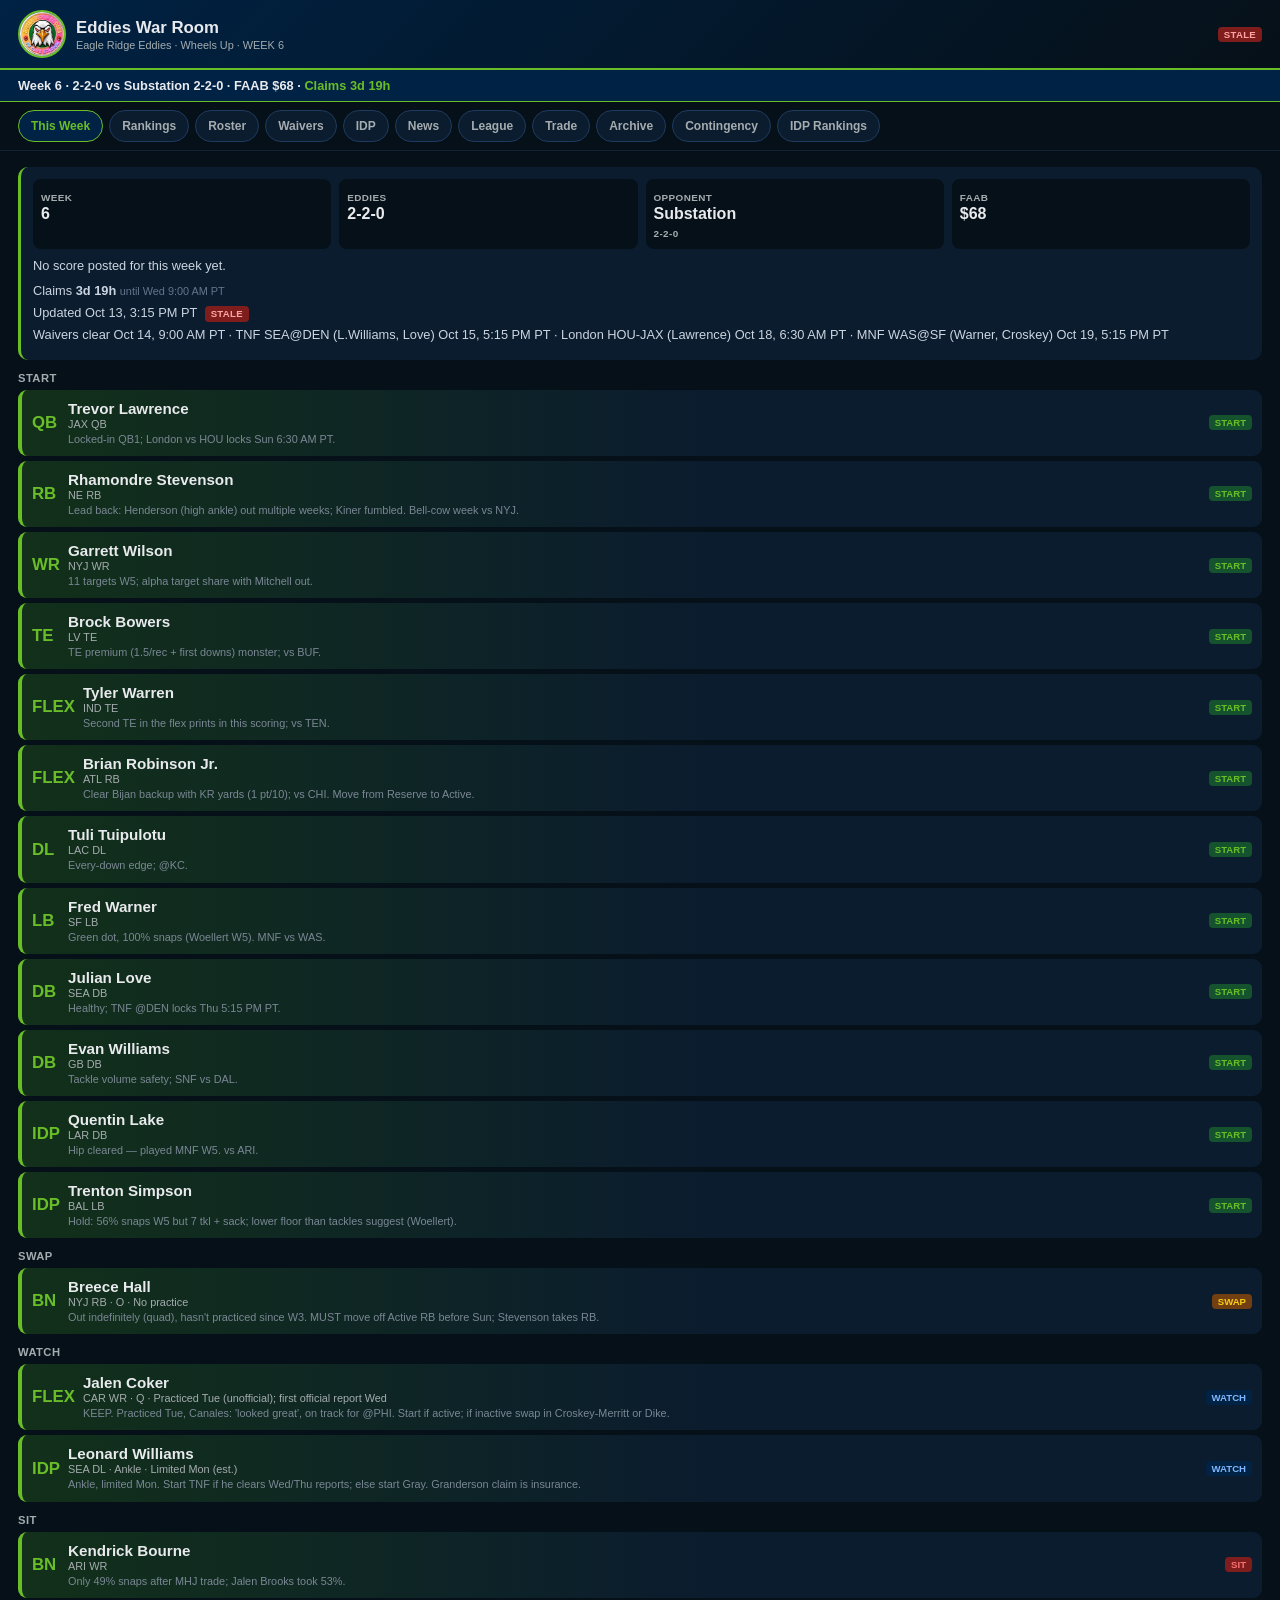
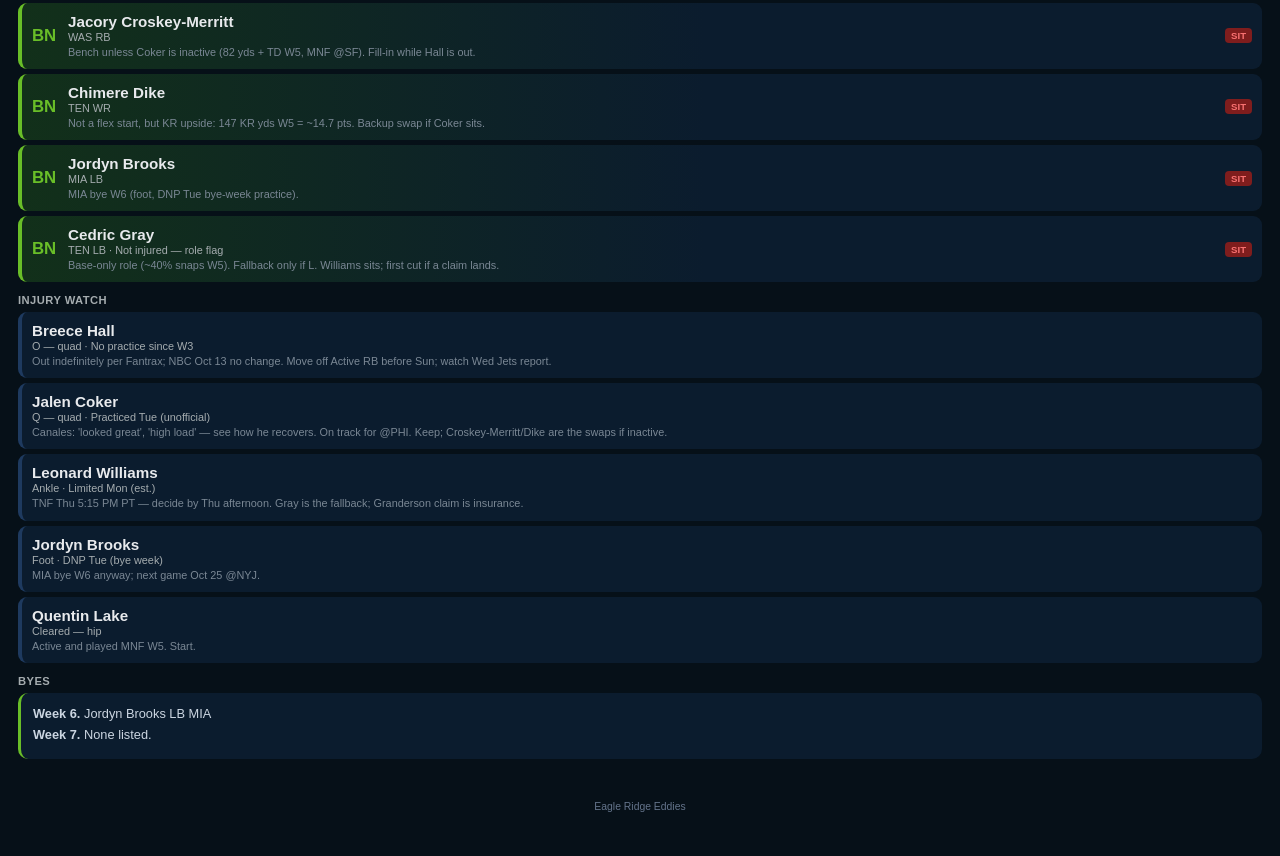
==== index.html @ 9693a085 "IDP rankings W6: phone cards (DL/LB/DB), movers, FA claim targets; nav link" ====
<!DOCTYPE html>
<html lang="en">
<head>
<meta charset="utf-8">
<meta name="viewport" content="width=device-width, initial-scale=1">
<meta name="robots" content="noindex, nofollow">
<meta name="googlebot" content="noindex, nofollow">
<meta name="theme-color" content="#002244">
<title>Eddies War Room</title>
<link rel="icon" href="img/eddies.png">
<link rel="stylesheet" href="css/warroom.css">
</head>
<body>
<div class="sticky-top">
<header>
  <div class="hdr">
    <img src="img/eddies.png" alt="Eddies">
    <div>
      <h1>Eddies War Room</h1>
      <div class="sub">Eagle Ridge Eddies · Wheels Up · <span id="weekBadge">WEEK</span></div>
    </div>
    <div class="tools" id="headBadges"></div>
  </div>
</header>
<div class="strip" id="strip">Loading the week…</div>
<nav>
  <button type="button" class="active" data-p="pweek">This Week</button>
  <button type="button" data-p="prankings">Rankings</button>
  <button type="button" data-p="proster">Roster</button>
  <button type="button" data-p="pwaivers">Waivers</button>
  <button type="button" data-p="pidp">IDP</button>
  <button type="button" data-p="pnews">News</button>
  <button type="button" data-p="pleague">League</button>
  <button type="button" data-p="ptrade">Trade</button>
  <button type="button" data-p="parchive">Archive</button>
  <a class="navlink" href="contingency.html">Contingency</a>
  <a class="navlink" href="idp.html">IDP Rankings</a>
</nav>
</div>
<main>
  <section class="panel active" id="pweek"></section>
  <section class="panel" id="prankings"><div id="rankRoot"></div></section>
  <section class="panel" id="proster"></section>
  <section class="panel" id="pwaivers"></section>
  <section class="panel" id="pidp"></section>
  <section class="panel" id="pnews"></section>
  <section class="panel" id="pleague"></section>
  <section class="panel" id="ptrade"><div id="tradeRoot"></div></section>
  <section class="panel" id="parchive">
    <div class="card">
      <h2>Draft board</h2>
      <p>The board for this league, with 2026 already loaded. Use it again next year.</p>
      <p><a class="btn" href="draft.html">Open the draft board</a></p>
    </div>
    <div class="card">
      <h2>2026 draft-day archive</h2>
      <p>The board from draft day, left as it was.</p>
      <p><a class="btn ghost" href="draft-archive.html">Open the 2026 archive</a></p>
    </div>
  </section>
</main>
<p class="footer">Eagle Ridge Eddies</p>
<script src="js/week.js"></script>
<script src="js/hq.js"></script>
<script src="js/vor.js"></script>
<script src="js/rankings-math.js"></script>
<script src="js/green-dots.js"></script>
<script src="js/rankings.js"></script>
<script src="js/trade.js"></script>
<script src="js/warroom.js"></script>
</body>
</html>
---- css/warroom.css ----
*{box-sizing:border-box;margin:0;padding:0}
body{font-family:-apple-system,BlinkMacSystemFont,"Segoe UI",Roboto,sans-serif;background:#061018;color:#e8eaed;min-height:100vh;padding-bottom:28px}
.sticky-top{position:sticky;top:0;z-index:100;background:#061018}
header{background:linear-gradient(135deg,#002244,#061018);padding:10px 12px;border-bottom:2px solid #69BE28}
.hdr{display:flex;align-items:center;gap:10px;flex-wrap:wrap}
.hdr img{width:48px;height:48px;border-radius:50%;border:2px solid #69BE28;flex-shrink:0}
.hdr h1{font-size:1.05rem;font-weight:800;margin:0}
.sub{font-size:.68rem;color:#A5ACAF;margin-top:1px}
.badge{display:inline-block;background:#69BE28;color:#041208;font-size:.6rem;font-weight:800;padding:2px 6px;border-radius:4px;margin-left:4px;letter-spacing:.03em}
.badge.stale{background:#7f1d1d;color:#fca5a5}
.badge.sample{background:#78350f;color:#fcd34d}
.badge.ok{background:#14532d;color:#86efac}
.tools{display:flex;gap:6px;margin-left:auto;flex-wrap:wrap;justify-content:flex-end}
.tools a,.tools button,button.linkish{background:#0b1c2e;border:1px solid #1e3a5f;color:#A5ACAF;padding:6px 8px;border-radius:6px;font-size:.65rem;font-weight:700;text-decoration:none}
.strip{background:#002244;border-bottom:1px solid #69BE28;padding:8px 12px;font-size:.8rem;font-weight:700}
.strip span{color:#69BE28}
.chips{display:flex;gap:6px;flex-wrap:wrap;padding:8px 12px;background:#061018;border-bottom:1px solid #122334}
.chip{font-size:.68rem;font-weight:800;padding:4px 8px;border-radius:999px;background:#0b1c2e;border:1px solid #69BE28;color:#69BE28}
.chip.gone{opacity:.35;text-decoration:line-through;border-color:#334155;color:#64748b}
nav{display:flex;gap:6px;padding:8px 10px;overflow-x:auto;-webkit-overflow-scrolling:touch;background:#061018;border-bottom:1px solid #122334}
nav button{flex-shrink:0;background:#0b1c2e;border:1px solid #1e3a5f;color:#A5ACAF;padding:8px 12px;border-radius:16px;font-size:.75rem;font-weight:700}
nav button.active{background:#002244;border-color:#69BE28;color:#69BE28}
.panel{display:none;padding:10px}
.panel.active{display:block}
input[type=search],input[type=text],input[type=number],input[type=file],select,textarea{width:100%;background:#0b1c2e;border:1px solid #1e3a5f;color:#e8eaed;padding:10px 12px;border-radius:9px;font-size:16px;margin-bottom:8px}
textarea{min-height:72px}
.filters,.sorts{display:flex;gap:5px;margin-bottom:10px;flex-wrap:wrap;align-items:center}
.sorts .lbl{font-size:.65rem;font-weight:800;color:#64748b;letter-spacing:.04em;text-transform:uppercase;margin-right:4px}
.filters button,.sorts button{background:#0b1c2e;border:1px solid #1e3a5f;color:#A5ACAF;padding:6px 10px;border-radius:6px;font-size:.7rem;font-weight:700}
.filters button.on{background:#69BE28;border-color:#69BE28;color:#041208}
.sorts button.on{background:#002244;border-color:#69BE28;color:#69BE28}
.sorts button.on[data-sort="vor"]{border-color:#D4A017;color:#D4A017}
.row{display:flex;align-items:center;gap:8px;padding:10px;background:#0b1c2e;border-radius:9px;margin-bottom:5px;border-left:4px solid #1e3a5f}
.row.t1{border-left-color:#69BE28;background:linear-gradient(90deg,#12301a 0%,#0b1c2e 55%)}
.row.t2{border-left-color:#7eb6ff;background:linear-gradient(90deg,#0d2438 0%,#0b1c2e 60%)}
.row.t3{border-left-color:#38bdf8}
.row.t4{border-left-color:#a78bfa}
.row.t5{border-left-color:#f59e0b}
.row.t6{border-left-color:#f472b6}
.row.t7,.row.t8,.row.t9{border-left-color:#64748b}
.row.you{border-left-color:#69BE28;background:#0c2416}
.row.drafted{opacity:.38}
.row.fade{border-left-color:#b91c1c}
.rank{font-weight:800;font-size:1.05rem;min-width:28px;color:#A5ACAF}
.rank.t1{color:#69BE28}.rank.t2{color:#7eb6ff}.rank.t3{color:#38bdf8}.rank.t4{color:#c4b5fd}.rank.t5{color:#fbbf24}.rank.t6{color:#f9a8d4}
.tierchip{font-size:.55rem;font-weight:800;letter-spacing:.04em;padding:1px 5px;border-radius:4px;margin-left:4px;vertical-align:middle}
.tierchip.t1{background:#14532d;color:#86efac}.tierchip.t2{background:#1e3a5f;color:#93c5fd}.tierchip.t3{background:#0c4a6e;color:#7dd3fc}
.tierchip.t4{background:#4c1d95;color:#ddd6fe}.tierchip.t5{background:#78350f;color:#fcd34d}.tierchip.t6{background:#831843;color:#fbcfe8}
.tierchip.t7,.tierchip.t8,.tierchip.t9{background:#1e293b;color:#94a3b8}
.info{flex:1;min-width:0}
.name{font-weight:700;font-size:.95rem}
.meta{font-size:.68rem;color:#A5ACAF;margin-top:1px}
.note{font-size:.68rem;color:#7a8794;margin-top:2px;line-height:1.3}
.pos{font-size:.6rem;font-weight:800;padding:2px 6px;border-radius:4px;background:#334155;flex-shrink:0}
.pos.RB{background:#166534}.pos.WR{background:#1e3a8a}.pos.TE{background:#7c2d12}.pos.QB{background:#581c87}
.pos.LB{background:#1e3a5f}.pos.DL{background:#3f2a1d}.pos.DB{background:#134e4a}
.verdict{font-size:.6rem;font-weight:800;padding:2px 6px;border-radius:4px;flex-shrink:0}
.verdict.SMASH,.verdict.START{background:#14532d;color:#69BE28}
.verdict.LIKE,.verdict.SWAP{background:#713f12;color:#facc15}
.verdict.CAUTION,.verdict.SIT{background:#7f1d1d;color:#f87171}
.verdict.WATCH{background:#002244;color:#7eb6ff}
.verdict.SLEEPER{background:#4c1d95;color:#c4b5fd}
.verdict.FADE{background:#7f1d1d;color:#fca5a5}
.verdict.MUST{background:#14532d;color:#69BE28}
.verdict.DART{background:#4c1d95;color:#c4b5fd}
.btn-draft,.btn-copy,.btn{background:#69BE28;color:#041208;border:none;font-size:.65rem;font-weight:800;padding:8px 10px;border-radius:6px}
a.btn,a.btn.ghost{display:inline-block;text-decoration:none}
.btn-draft.taken{background:#334155;color:#94a3b8}
.btn-copy,.btn.ghost{background:#0b1c2e;border:1px solid #69BE28;color:#69BE28}
.btn.danger{background:#7f1d1d;color:#fca5a5}
.sec{font-size:.7rem;font-weight:800;color:#A5ACAF;text-transform:uppercase;letter-spacing:.04em;margin:12px 0 6px}
.card{background:#0b1c2e;border-radius:10px;padding:12px;margin-bottom:10px;border-left:3px solid #69BE28}
.card h2,.card h3{font-size:.95rem;margin-bottom:6px}
.card p,.card li{font-size:.8rem;color:#cbd5e1;margin:0 0 4px 0;line-height:1.35}
.card li{margin-left:16px}
.statgrid{display:grid;grid-template-columns:1fr 1fr;gap:8px}
.stat{background:#061018;border-radius:8px;padding:8px}
.stat b{display:block;font-size:1rem;color:#e8eaed}
.stat span{font-size:.62rem;color:#A5ACAF;font-weight:700;letter-spacing:.04em;text-transform:uppercase}
.scoreline{font-size:1.35rem;font-weight:800;color:#69BE28}
.scoreline em{font-style:normal;color:#A5ACAF;font-weight:700}
.idp-table,.sheet{width:100%;border-collapse:collapse;font-size:.72rem;margin-top:6px}
.idp-table th,.sheet th{text-align:left;padding:6px 4px;color:#69BE28;border-bottom:1px solid #1e3a5f;font-weight:800;font-size:.62rem;text-transform:uppercase}
.idp-table td,.sheet td{padding:7px 4px;border-bottom:1px solid #122334;vertical-align:top;line-height:1.3}
.idp-table .team{font-weight:700;color:#7eb6ff;white-space:nowrap}
.scroll{overflow-x:auto;-webkit-overflow-scrolling:touch}
.pts{font-size:.62rem;font-weight:800;color:#69BE28;white-space:nowrap}
.vor{font-size:.62rem;font-weight:800;color:#D4A017;margin-left:6px;white-space:nowrap}
.y25{font-size:.62rem;font-weight:700;color:#7DD3FC;margin-left:6px;white-space:nowrap}
.idp-hint{font-size:.72rem;color:#A5ACAF;margin-bottom:10px;line-height:1.35}
.hide-drafted{font-size:.75rem;color:#A5ACAF;margin-bottom:8px}
.live-header{display:flex;justify-content:space-between;align-items:center;gap:8px;flex-wrap:wrap;margin-bottom:10px}
.pick-status{background:#0b1c2e;padding:8px 12px;border-radius:8px;font-size:.85rem;font-weight:700}
.pick-status span{color:#69BE28}
.pick-slot{display:flex;align-items:center;gap:8px;padding:8px 10px;background:#0b1c2e;border-radius:8px;font-size:.8rem;margin-bottom:4px}
.pick-slot.current{border:1px solid #69BE28;background:#0c2416}
.pick-slot.yours{border:1px solid #7eb6ff}
.pick-num{font-weight:800;min-width:42px;color:#7eb6ff}
.pick-slot.yours .pick-num{color:#69BE28}
.pick-team{font-weight:700;min-width:52px}
.pick-player{flex:1;color:#64748b;font-size:.78rem}
.pick-player.filled{color:#e8eaed;font-weight:700}
.recent-pick{padding:6px 10px;background:#0b1c2e;border-radius:6px;margin-bottom:4px;font-size:.78rem;display:flex;justify-content:space-between;align-items:center;gap:8px}
.undo-btn{background:#1e3a5f;color:#fff;border:none;padding:4px 8px;border-radius:4px;font-size:.65rem}
.turn-alert{display:none;background:linear-gradient(135deg,#69BE28,#3d7a16);color:#041208;padding:12px 14px;text-align:center;font-weight:800}
.turn-alert.show{display:block}
.turn-alert .sub{color:#041208}
.modal{display:none;position:fixed;inset:0;background:rgba(0,0,0,.65);z-index:200;align-items:flex-end;justify-content:center}
.modal.show{display:flex}
.modal .box{background:#0b1c2e;width:100%;max-width:480px;padding:16px;border-top:3px solid #69BE28;border-radius:14px 14px 0 0}
.modal button{margin-top:10px;margin-right:8px;padding:8px 12px;border-radius:8px;border:none;font-weight:800}
.ok{background:#69BE28;color:#041208}
.no{background:#1e3a5f;color:#fff}
.footer{text-align:center;font-size:.65rem;color:#64748b;padding:16px}
.editbox{display:flex;flex-wrap:wrap;gap:6px;margin-top:6px}
.editbox select,.editbox input{width:auto;flex:1;min-width:90px;margin:0;padding:6px 8px}
.star{background:transparent;border:none;color:#facc15;font-size:1.1rem;padding:0 4px}
.banner{background:#3f2a10;border:1px solid #fbbf24;color:#fde68a;border-radius:8px;padding:8px 10px;font-size:.75rem;margin-bottom:10px;line-height:1.35}
.tiny{font-size:.68rem;color:#64748b;line-height:1.35}
.tc-sides{display:flex;flex-direction:column;gap:10px}
.tc-meta{font-size:.72rem;color:#A5ACAF;margin:4px 0 8px}
.tc-label{display:block;font-size:.65rem;font-weight:800;color:#A5ACAF;text-transform:uppercase;letter-spacing:.04em;margin-bottom:4px}
.tc-added{list-style:none;margin:0 0 8px}
.tc-chip-row,.tc-result{display:flex;align-items:center;gap:8px;width:100%;text-align:left;background:#061018;border:none;color:#e8eaed;border-radius:8px;padding:8px;margin-bottom:4px}
.tc-results{list-style:none;max-height:220px;overflow:auto;margin:0 0 8px}
.tc-pos{font-size:.6rem;font-weight:800;background:#1e3a5f;color:#93c5fd;padding:2px 5px;border-radius:4px}
.tc-who{flex:1;min-width:0}
.tc-pname{display:block;font-weight:700;font-size:.85rem}
.tc-psub{display:block;font-size:.62rem;color:#A5ACAF}
.tc-val{font-weight:800;color:#D4A017;font-size:.75rem}
.tc-novalue{font-size:.62rem;color:#64748b}
.tc-remove{background:#1e3a5f;color:#fff;border:none;border-radius:4px;padding:4px 8px}
.tc-flag{font-size:.55rem;font-weight:800;background:#78350f;color:#fcd34d;border-radius:4px;padding:1px 4px;margin-left:4px}
.tc-meter-track{position:relative;height:10px;background:#061018;border-radius:99px;margin:8px 0}
.tc-meter-fill{position:absolute;top:0;bottom:0;border-radius:99px}
.tc-meter-mid{position:absolute;left:50%;top:-3px;bottom:-3px;width:2px;background:#A5ACAF}
.tc-meter-knob{position:absolute;top:-4px;width:18px;height:18px;border-radius:50%;background:#e8eaed;transform:translateX(-50%)}
.tc-packages{display:flex;justify-content:space-between;gap:8px}
.tc-pack-num{font-size:1.4rem;font-weight:800;color:#69BE28}
.tc-pack-label{font-size:.65rem;color:#A5ACAF;font-weight:700;text-transform:uppercase}
.tc-plain{font-size:.9rem;font-weight:700;line-height:1.35;margin:8px 0}
.tc-tone{font-size:.65rem;font-weight:800;padding:2px 6px;border-radius:99px;background:#14532d;color:#86efac}
.tc-tone-edge{background:#78350f;color:#fcd34d}
.tc-tone-clear{background:#14532d;color:#69BE28}
.tc-ba{display:grid;grid-template-columns:1fr 1fr;gap:8px}
.tc-rlist{list-style:none}
.tc-rlist li{display:flex;gap:4px;align-items:center;font-size:.72rem;padding:3px 0;border-bottom:1px solid #122334}
.tc-badge{font-size:.55rem;font-weight:800;background:#14532d;color:#86efac;border-radius:4px;padding:1px 4px}
.tc-badge-bench{background:#1e293b;color:#94a3b8}
.tc-badge-ir{background:#7f1d1d;color:#fca5a5}
.order-row{display:flex;align-items:center;gap:6px;padding:6px 0;border-bottom:1px solid #122334}
.order-row span{flex:1;font-weight:700;font-size:.85rem}
.actions{display:flex;flex-wrap:wrap;gap:6px;margin:8px 0}
.rk-filters .filters,.rk-filters .sorts{margin-bottom:6px}
.rk-row{width:100%;text-align:left;color:inherit;font:inherit;cursor:pointer;display:flex;align-items:center;gap:8px;padding:10px;background:#0b1c2e;border-radius:9px;margin-bottom:5px;border:0;border-left:4px solid #1e3a5f}
.rk-row .info{flex:1;min-width:0}
.rk-row .name{display:flex;flex-wrap:wrap;align-items:center;gap:3px}
.rk-row.you{border-left-color:#69BE28;background:#0c2416}
.rk-row.played{opacity:.72}
.rk-pts{margin-left:auto;text-align:right;flex-shrink:0;min-width:64px}
.rk-pts b{display:block;font-size:1rem;color:#69BE28}
.rk-pts span{font-size:.6rem;color:#A5ACAF}
.rk-grade{width:28px;height:28px;border-radius:6px;display:flex;align-items:center;justify-content:center;font-weight:800;flex-shrink:0;background:#1e293b;color:#cbd5e1}
.rk-grade.gA{background:#14532d;color:#86efac}
.rk-grade.gB{background:#1e3a5f;color:#93c5fd}
.rk-grade.gC{background:#334155;color:#e2e8f0}
.rk-grade.gD{background:#78350f;color:#fcd34d}
.rk-grade.gF{background:#7f1d1d;color:#fca5a5}
.rk-flag{font-style:normal;font-size:.55rem;font-weight:800;padding:1px 4px;border-radius:4px;margin-left:3px;background:#1e293b;color:#cbd5e1}
.rk-flag.out,.rk-flag.bye{background:#7f1d1d;color:#fca5a5}
.rk-flag.q{background:#78350f;color:#fcd34d}
.rk-flag.split{background:#4c1d95;color:#ddd6fe}
.rk-flag.wire{background:#14532d;color:#86efac}
.rk-detail{background:#061018;border-radius:8px;padding:8px 10px;margin:-2px 0 8px 0;border-left:4px solid #1e3a5f}
.rk-src{display:flex;justify-content:space-between;gap:8px;font-size:.75rem;padding:4px 0;border-bottom:1px solid #122334}
.rk-src b{font-weight:700}
.rk-slot{display:flex;gap:8px;align-items:center;font-size:.8rem;padding:4px 0;border-bottom:1px solid #122334}
.rk-slot b{width:42px;flex-shrink:0;color:#69BE28;font-size:.68rem}
.rk-slot span{flex:1;min-width:0}
.rk-slot em{font-style:normal;font-weight:800}
.rk-slot.sit b{color:#A5ACAF}
.rk-start .scoreline{margin-bottom:2px}
.gdot{display:inline-block;width:11px;height:11px;border-radius:50%;background:#69BE28;margin:0 3px;vertical-align:middle;position:relative;flex-shrink:0;box-shadow:0 0 0 2px rgba(105,190,40,.25)}
.gdot.ft{width:auto;height:auto;border-radius:4px;background:#14532d;color:#86efac;font-size:.55rem;font-weight:800;line-height:1.2;padding:1px 3px;box-shadow:none;letter-spacing:.03em}
.gdot.open:after{content:attr(data-tip);position:absolute;left:0;top:16px;z-index:30;background:#041208;color:#e8eaed;border:1px solid #69BE28;border-radius:6px;padding:4px 6px;font-size:.65rem;font-weight:700;white-space:nowrap;line-height:1.3}
.gdot-note{margin:0 0 8px}
.name .gdot,.rk-slot .gdot,.tc-pname .gdot{margin-left:4px}
@media (min-width:860px){
  .tc-sides{display:grid;grid-template-columns:1fr 1fr;align-items:start}
  .statgrid{grid-template-columns:repeat(4,1fr)}
  .panel{padding:16px 18px}
  header,.strip,nav,.chips{padding-left:18px;padding-right:18px}
}
nav a.navlink{flex-shrink:0;background:#0b1c2e;border:1px solid #1e3a5f;color:#A5ACAF;padding:8px 12px;border-radius:16px;font-size:.75rem;font-weight:700;text-decoration:none}
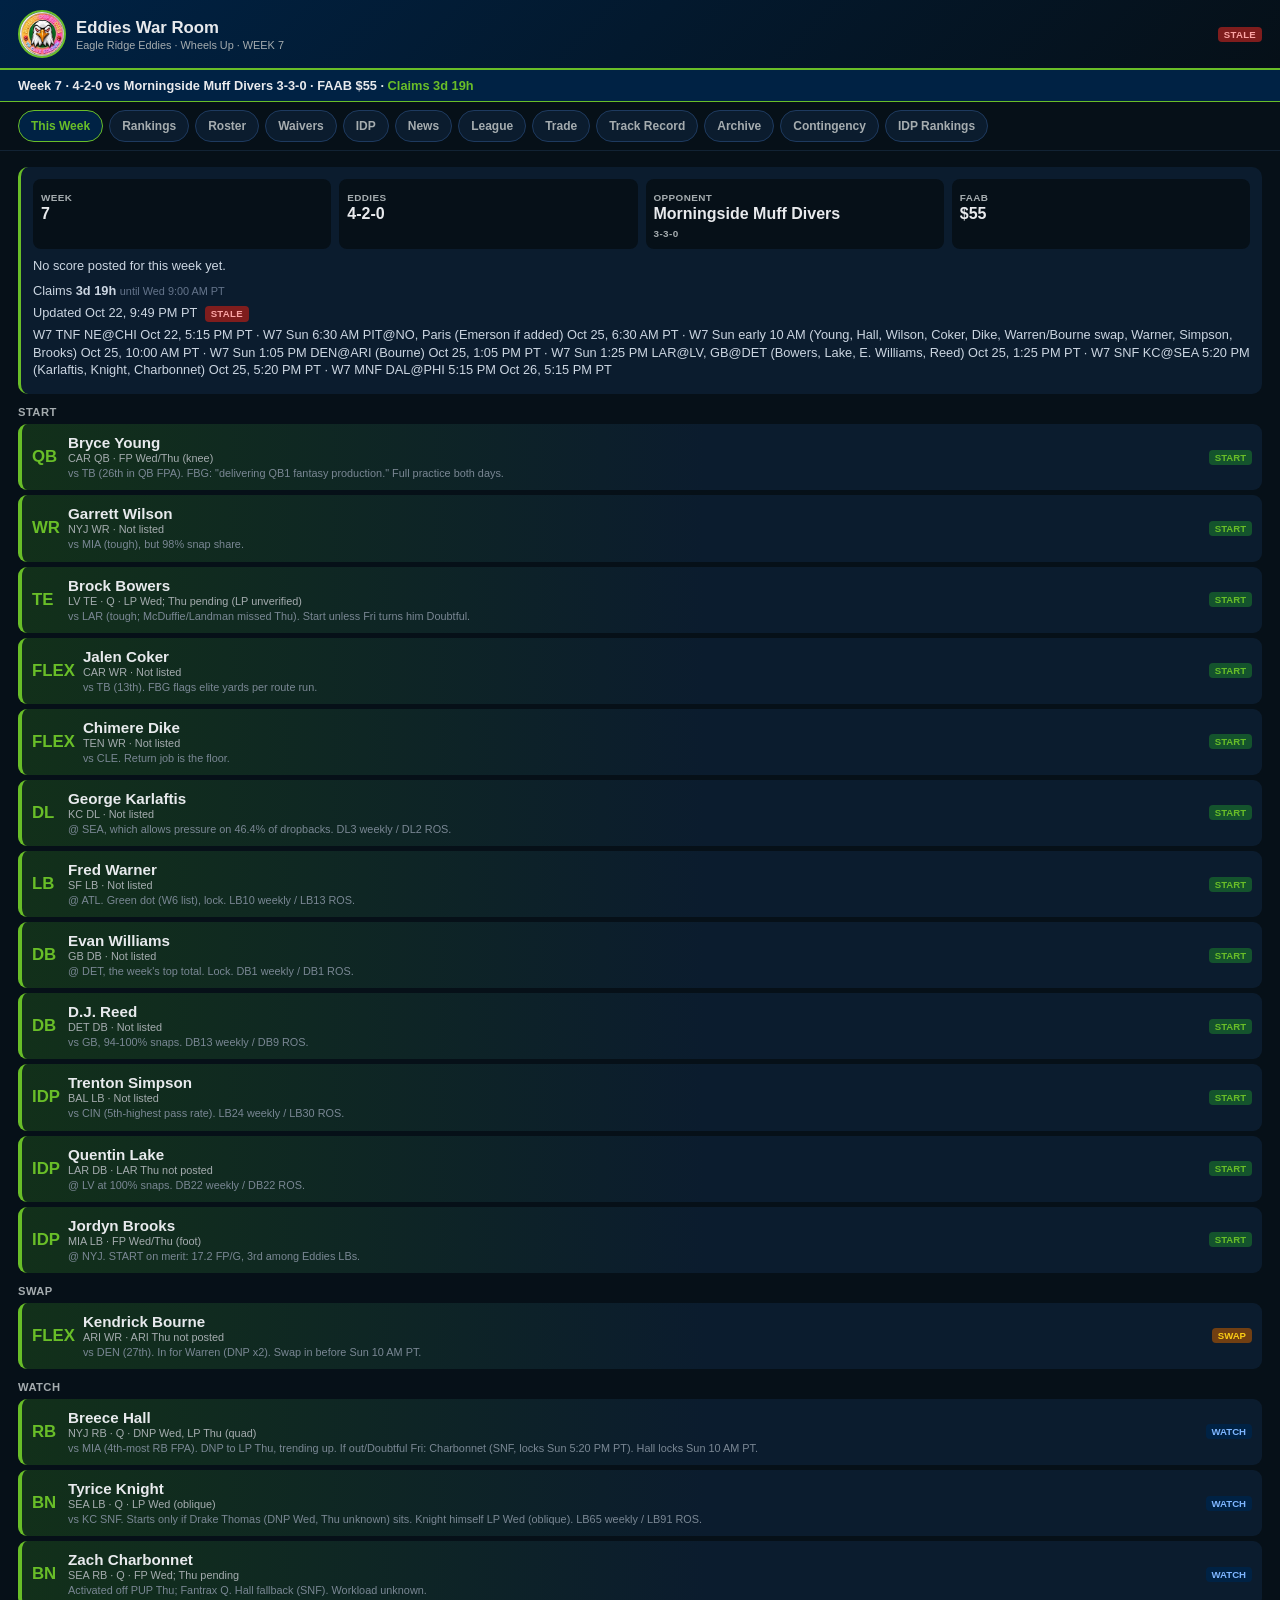
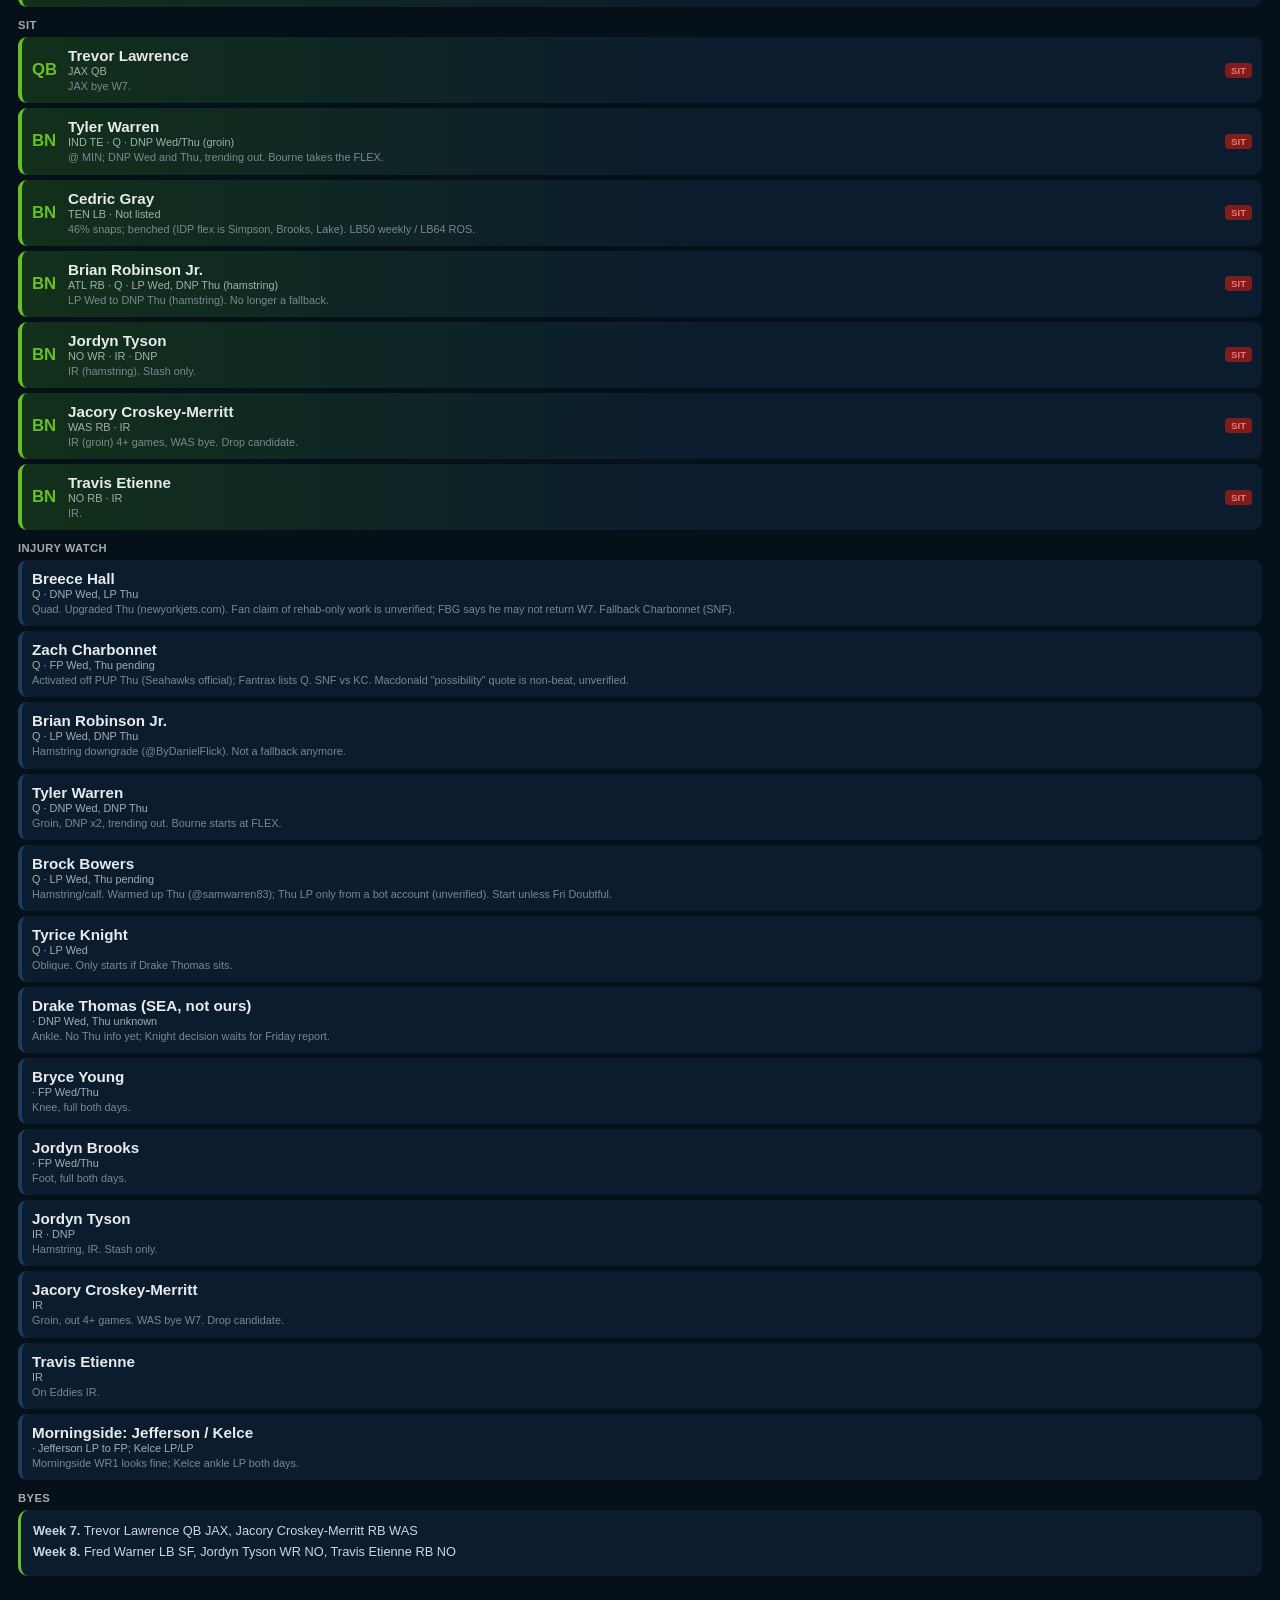
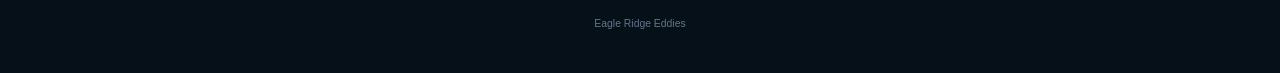
==== commit 2c26fd80: "Track Record: recommendation ledger (data/recs.json), scorer from real Fantrax files (scripts/score_" ====
--- a/index.html
+++ b/index.html
@@ -32,6 +32,7 @@
   <button type="button" data-p="pnews">News</button>
   <button type="button" data-p="pleague">League</button>
   <button type="button" data-p="ptrade">Trade</button>
+  <button type="button" data-p="precord">Track Record</button>
   <button type="button" data-p="parchive">Archive</button>
   <a class="navlink" href="contingency.html">Contingency</a>
   <a class="navlink" href="idp.html">IDP Rankings</a>
@@ -46,6 +47,7 @@
   <section class="panel" id="pnews"></section>
   <section class="panel" id="pleague"></section>
   <section class="panel" id="ptrade"><div id="tradeRoot"></div></section>
+  <section class="panel" id="precord"></section>
   <section class="panel" id="parchive">
     <div class="card">
       <h2>Draft board</h2>
@@ -68,5 +70,6 @@
 <script src="js/rankings.js"></script>
 <script src="js/trade.js"></script>
 <script src="js/warroom.js"></script>
+<script src="js/rec-track.js"></script>
 </body>
 </html>
--- a/css/warroom.css
+++ b/css/warroom.css
@@ -192,3 +192,20 @@
   header,.strip,nav,.chips{padding-left:18px;padding-right:18px}
 }
 nav a.navlink{flex-shrink:0;background:#0b1c2e;border:1px solid #1e3a5f;color:#A5ACAF;padding:8px 12px;border-radius:16px;font-size:.75rem;font-weight:700;text-decoration:none}
+/* Track Record panel */
+.rt-hero{border-left-color:#D4A017}
+.rt-big{display:flex;align-items:baseline;gap:10px;flex-wrap:wrap;margin:4px 0 6px}
+.rt-big b{font-size:2.2rem;font-weight:800;color:#69BE28;line-height:1}
+.rt-big span{font-size:.75rem;color:#A5ACAF;font-weight:700}
+.card p.rt-sub{font-size:.68rem;color:#7a8794}
+.rt-types{display:grid;grid-template-columns:1fr;gap:8px}
+.rt-type{background:#061018;border-radius:8px;padding:8px}
+.rt-tl{display:flex;justify-content:space-between;font-size:.78rem;font-weight:700}
+.rt-tl b{color:#69BE28}
+.rt-bar{height:6px;background:#122334;border-radius:3px;margin:5px 0 4px;overflow:hidden}
+.rt-bar i{display:block;height:100%;background:#69BE28;border-radius:3px}
+.rt-tn{font-size:.62rem;color:#A5ACAF}
+.rt-learn{border-left-color:#7eb6ff}
+.card p.rt-adj{color:#e8eaed}
+.rt-vs{font-weight:600;font-size:.72rem;color:#A5ACAF}
+@media (min-width:700px){.rt-types{grid-template-columns:repeat(3,1fr)}}
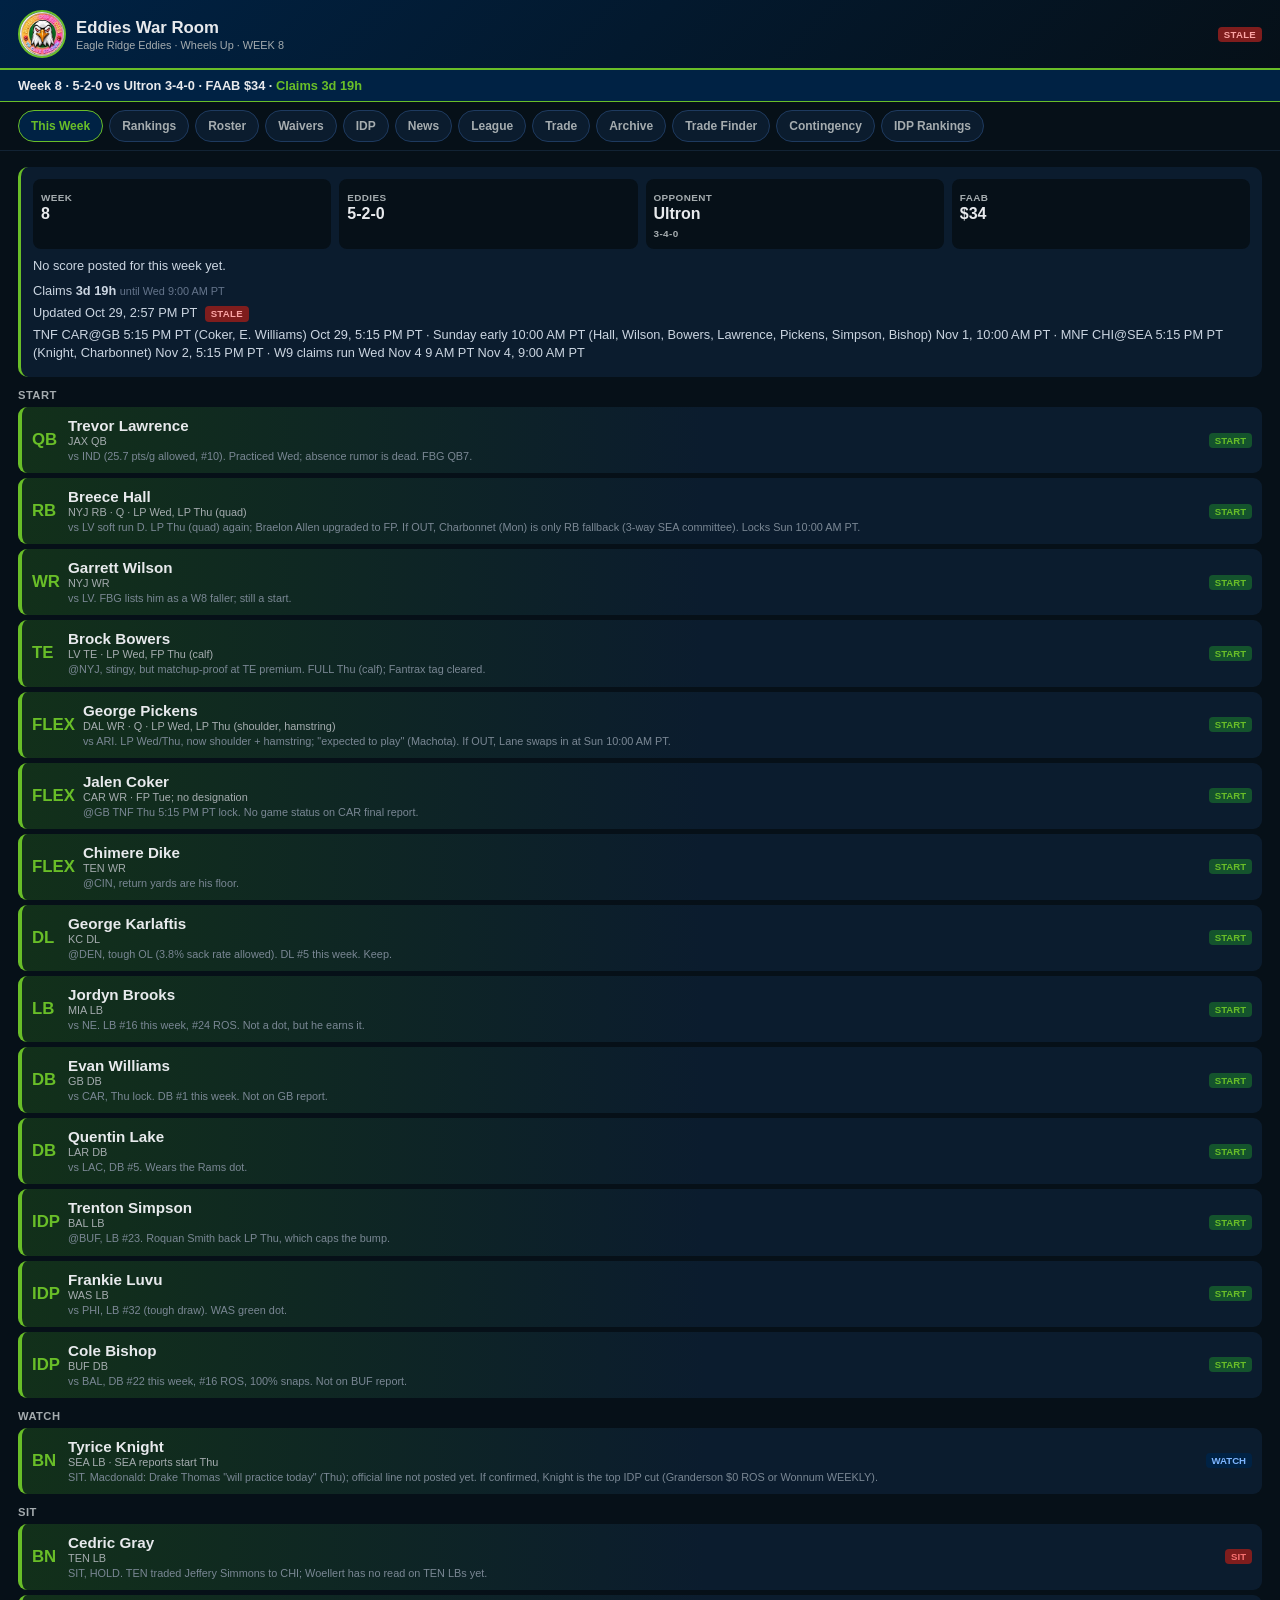
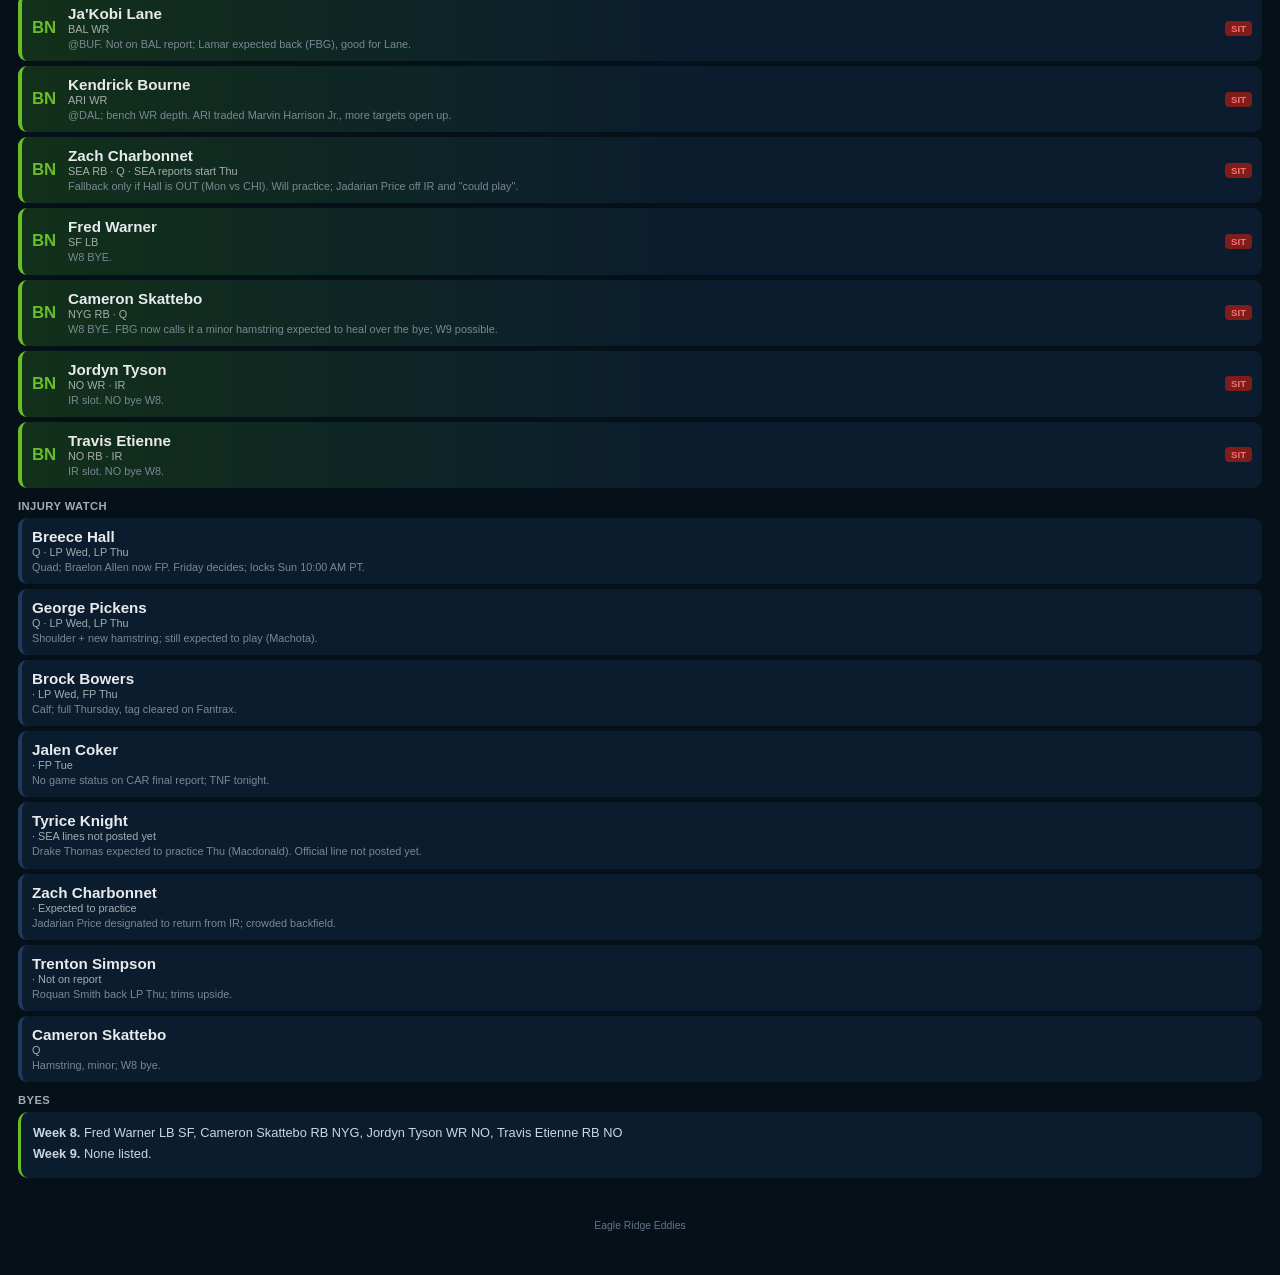
==== commit f4c4f66e: "Add a recommend-only ROS trade finder for the Eddies. Rank spare linebackers against clubs that can " ====
--- a/index.html
+++ b/index.html
@@ -32,8 +32,8 @@
   <button type="button" data-p="pnews">News</button>
   <button type="button" data-p="pleague">League</button>
   <button type="button" data-p="ptrade">Trade</button>
-  <button type="button" data-p="precord">Track Record</button>
   <button type="button" data-p="parchive">Archive</button>
+  <a class="navlink" href="trade-finder.html">Trade Finder</a>
   <a class="navlink" href="contingency.html">Contingency</a>
   <a class="navlink" href="idp.html">IDP Rankings</a>
 </nav>
@@ -47,7 +47,6 @@
   <section class="panel" id="pnews"></section>
   <section class="panel" id="pleague"></section>
   <section class="panel" id="ptrade"><div id="tradeRoot"></div></section>
-  <section class="panel" id="precord"></section>
   <section class="panel" id="parchive">
     <div class="card">
       <h2>Draft board</h2>
@@ -70,6 +69,5 @@
 <script src="js/rankings.js"></script>
 <script src="js/trade.js"></script>
 <script src="js/warroom.js"></script>
-<script src="js/rec-track.js"></script>
 </body>
 </html>
--- a/css/warroom.css
+++ b/css/warroom.css
@@ -195,17 +195,33 @@
 /* Track Record panel */
 .rt-hero{border-left-color:#D4A017}
 .rt-big{display:flex;align-items:baseline;gap:10px;flex-wrap:wrap;margin:4px 0 6px}
-.rt-big b{font-size:2.2rem;font-weight:800;color:#69BE28;line-height:1}
-.rt-big span{font-size:.75rem;color:#A5ACAF;font-weight:700}
-.card p.rt-sub{font-size:.68rem;color:#7a8794}
+.rt-big b{font-size:2.2rem;font-weight:800;line-height:1}
+.rt-big span{font-size:.85rem;color:#e2e8f0;font-weight:700}
+.rt-good .rt-big b,.rt-type.rt-good .rt-tl b{color:#69BE28}
+.rt-low .rt-big b,.rt-type.rt-low .rt-tl b{color:#fbbf24}
+.rt-none .rt-tl b{color:#cbd5e1}
+.rt-hero.rt-low{border-left-color:#fbbf24}
+.card p.rt-sub,.card p.rt-empty{font-size:.78rem;color:#cbd5e1;line-height:1.4}
+.card p.rt-empty{margin-top:8px}
 .rt-types{display:grid;grid-template-columns:1fr;gap:8px}
-.rt-type{background:#061018;border-radius:8px;padding:8px}
-.rt-tl{display:flex;justify-content:space-between;font-size:.78rem;font-weight:700}
-.rt-tl b{color:#69BE28}
-.rt-bar{height:6px;background:#122334;border-radius:3px;margin:5px 0 4px;overflow:hidden}
-.rt-bar i{display:block;height:100%;background:#69BE28;border-radius:3px}
-.rt-tn{font-size:.62rem;color:#A5ACAF}
+.rt-type{background:#061018;border-radius:8px;padding:9px}
+.rt-tl{display:flex;justify-content:space-between;font-size:.85rem;font-weight:700}
+.rt-bar{height:7px;background:#1e3a5f;border-radius:4px;margin:6px 0 5px;overflow:hidden}
+.rt-bar i{display:block;height:100%;background:#94a3b8;border-radius:4px}
+.rt-good .rt-bar i{background:#69BE28}.rt-low .rt-bar i{background:#fbbf24}
+.rt-tn{font-size:.75rem;color:#cbd5e1}
 .rt-learn{border-left-color:#7eb6ff}
 .card p.rt-adj{color:#e8eaed}
-.rt-vs{font-weight:600;font-size:.72rem;color:#A5ACAF}
-@media (min-width:700px){.rt-types{grid-template-columns:repeat(3,1fr)}}
+.rt-vs{font-weight:600;font-size:.8rem;color:#cbd5e1}
+.rt-meta{font-size:.75rem;color:#cbd5e1;margin-top:2px;line-height:1.35}
+.rt-pts{font-size:.75rem;color:#e2e8f0;margin-top:3px;display:flex;flex-wrap:wrap;gap:4px;align-items:center}
+.rt-right{display:flex;flex-direction:column;align-items:flex-end;gap:4px;flex-shrink:0}
+.rt-margin{font-size:.85rem;font-weight:800;color:#cbd5e1}
+.rt-margin.up{color:#69BE28}.rt-margin.down{color:#f87171}
+.rt-badge{font-size:.75rem;font-weight:800;padding:1px 6px;border-radius:4px;letter-spacing:.02em}
+.rt-badge.der{background:#4c1d95;color:#ddd6fe}.rt-badge.inf{background:#78350f;color:#fde68a}
+.rt-badge.bench{background:#1e3a5f;color:#bfdbfe}.rt-badge.unv{background:#334155;color:#e2e8f0}
+.rt-week summary{font-size:.85rem;font-weight:700;color:#e8eaed;padding:6px 0;cursor:pointer}
+@media (min-width:700px){.rt-types{grid-template-columns:repeat(2,1fr)}}
+.rt-withheld{border-left-color:#64748b;text-align:center;padding:22px 14px}
+.rt-lock{font-size:2rem;margin-bottom:6px}
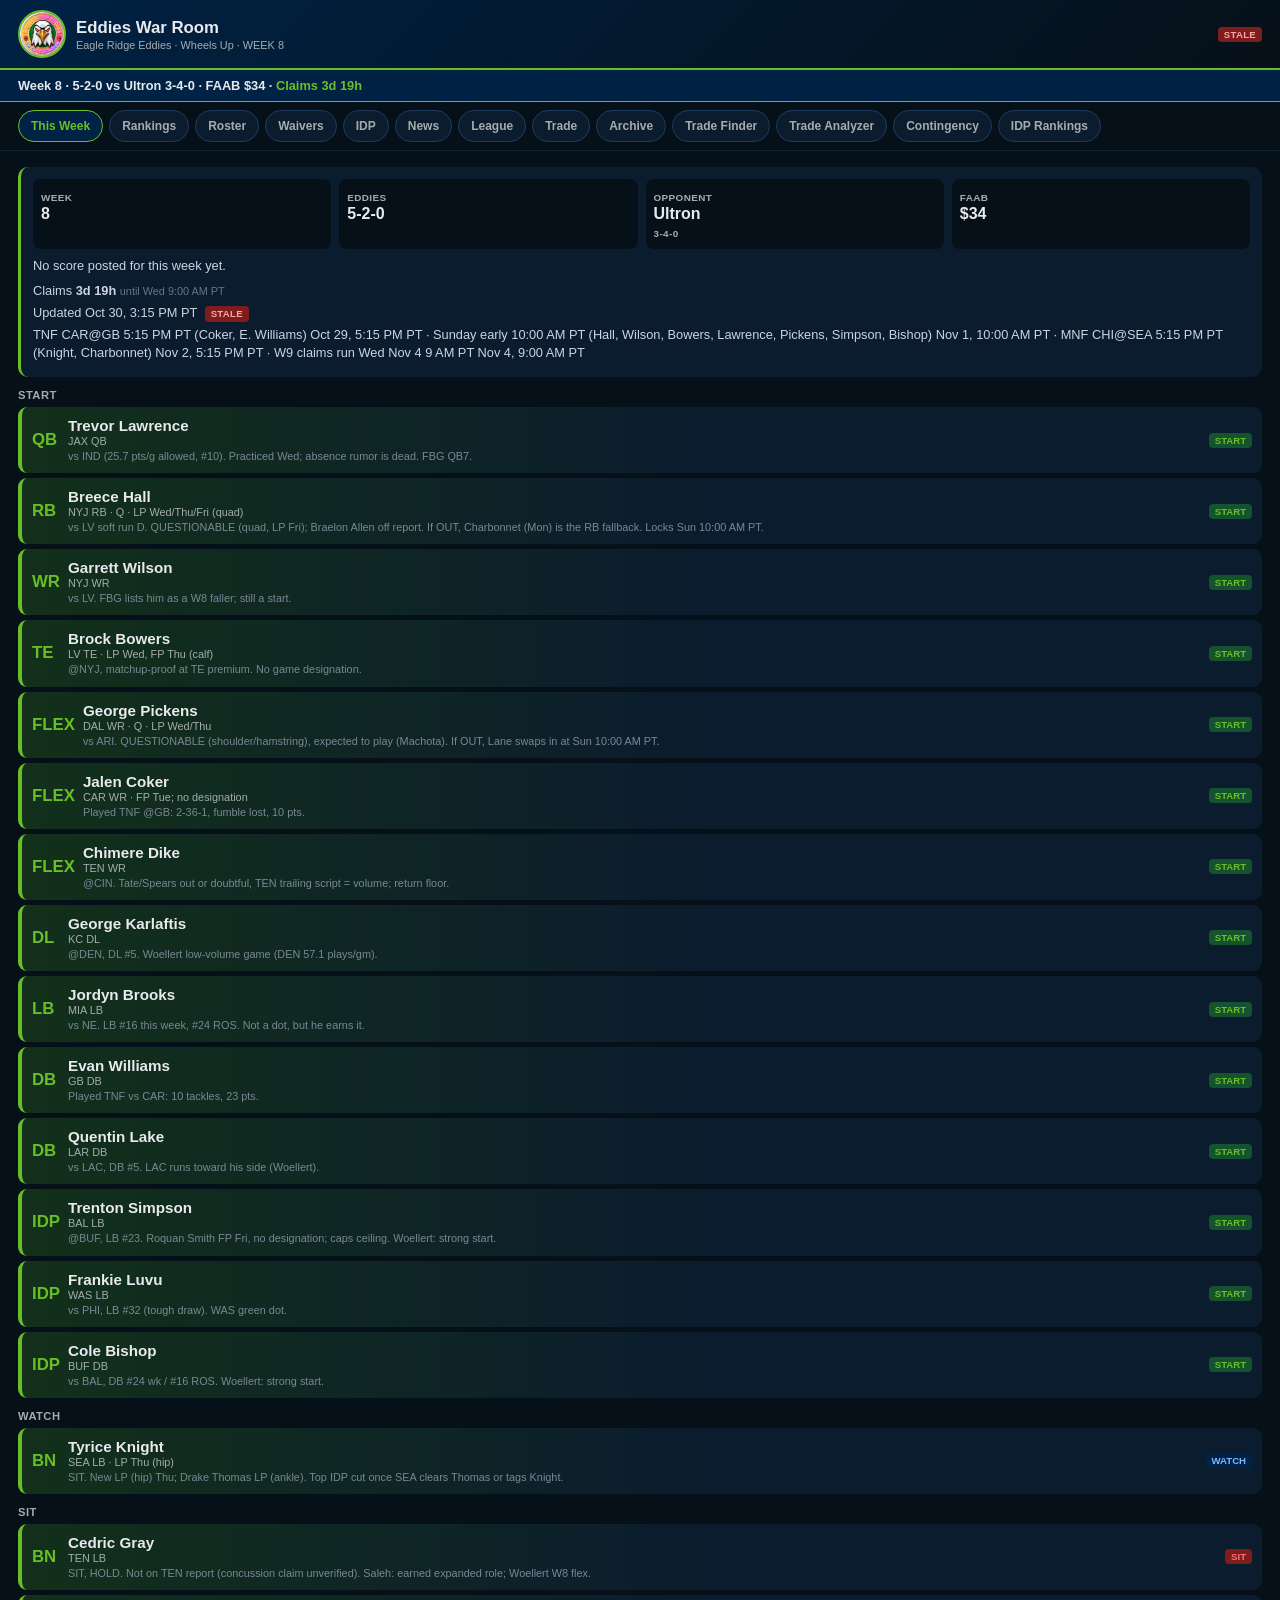
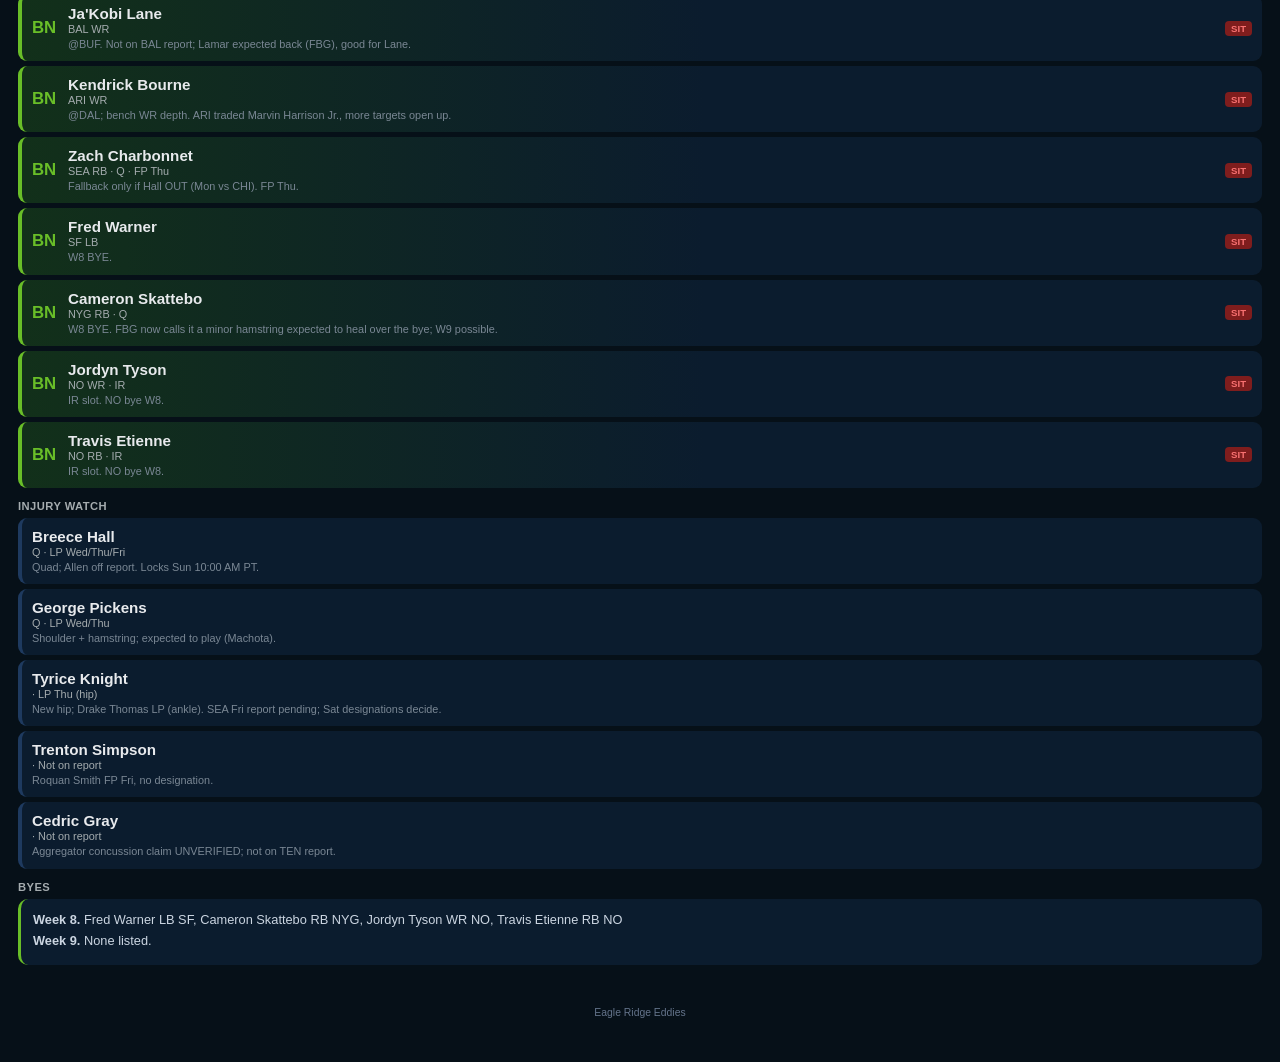
==== commit 5797a128: "Add a read-only trade analyzer for Eagleridge Eddie's. The desk page uses the repo's rosters, power " ====
--- a/index.html
+++ b/index.html
@@ -34,6 +34,7 @@
   <button type="button" data-p="ptrade">Trade</button>
   <button type="button" data-p="parchive">Archive</button>
   <a class="navlink" href="trade-finder.html">Trade Finder</a>
+  <a class="navlink" href="trade-analyzer.html">Trade Analyzer</a>
   <a class="navlink" href="contingency.html">Contingency</a>
   <a class="navlink" href="idp.html">IDP Rankings</a>
 </nav>
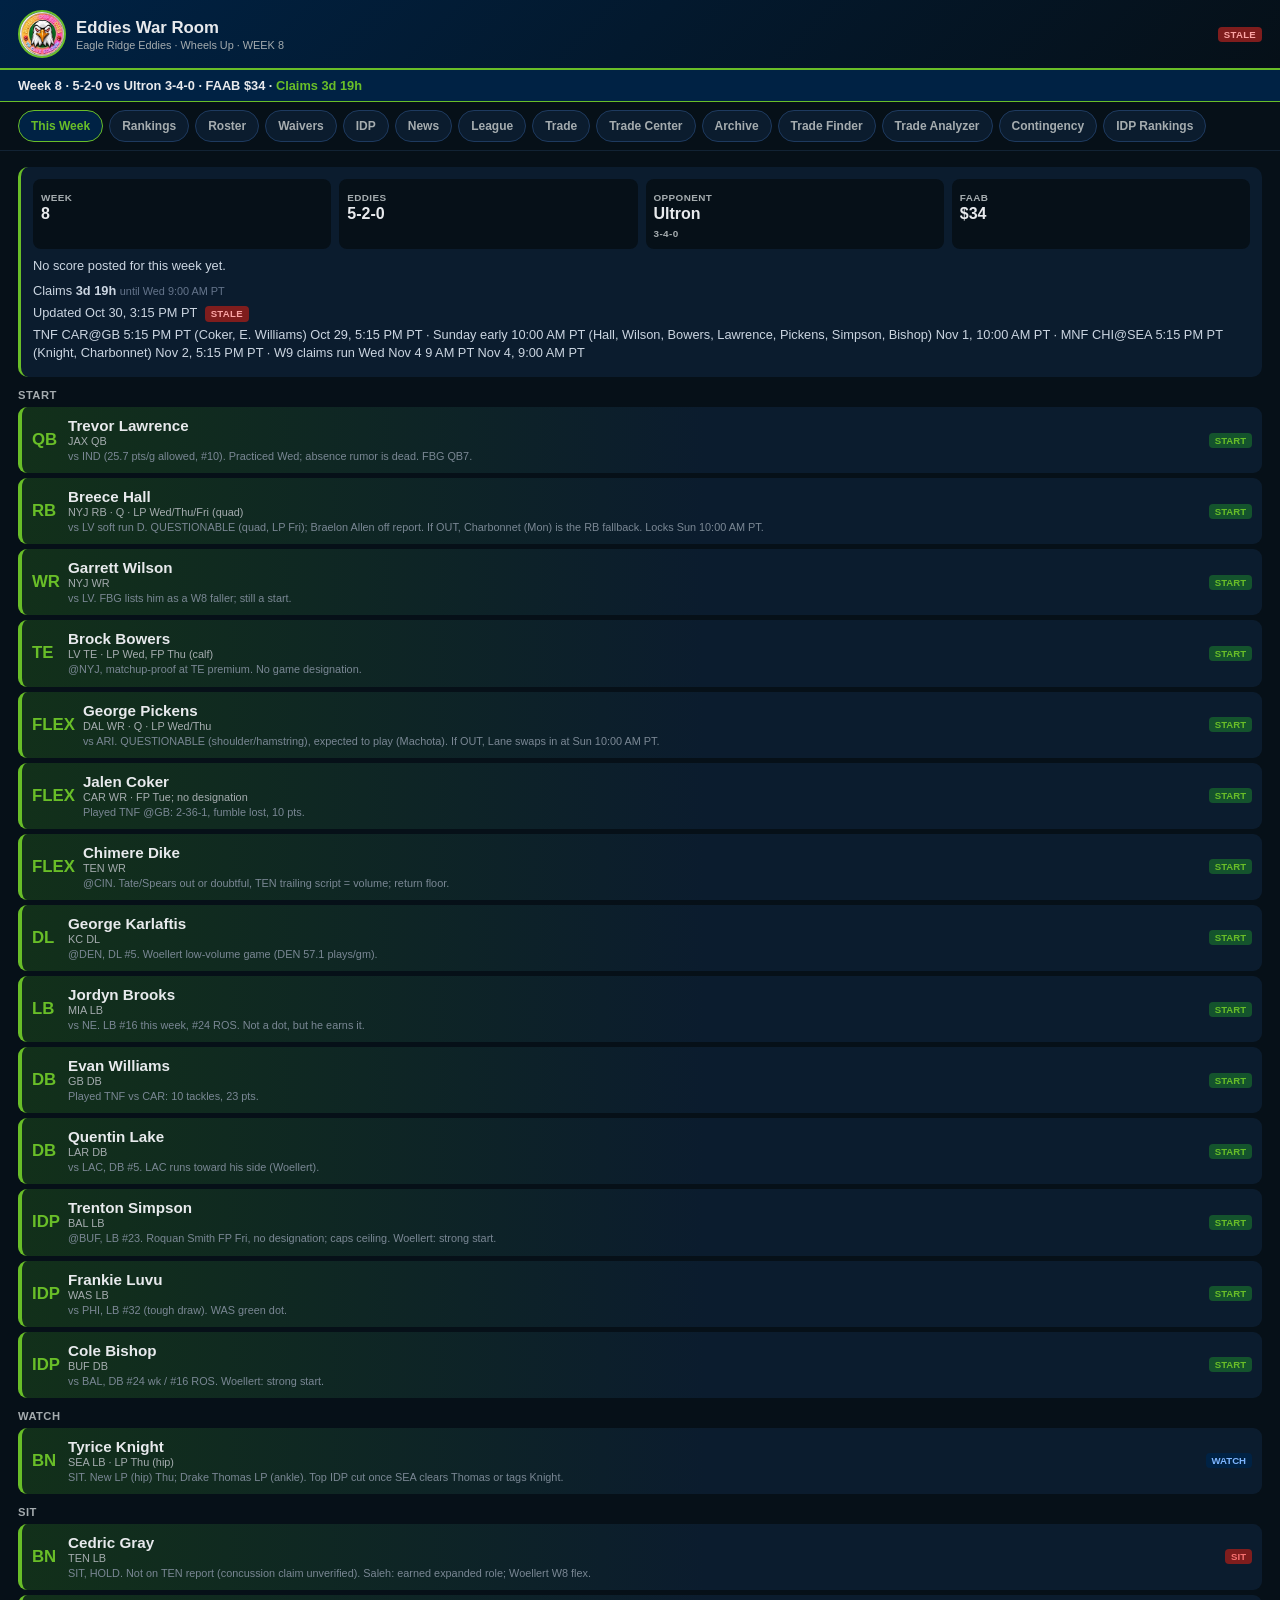
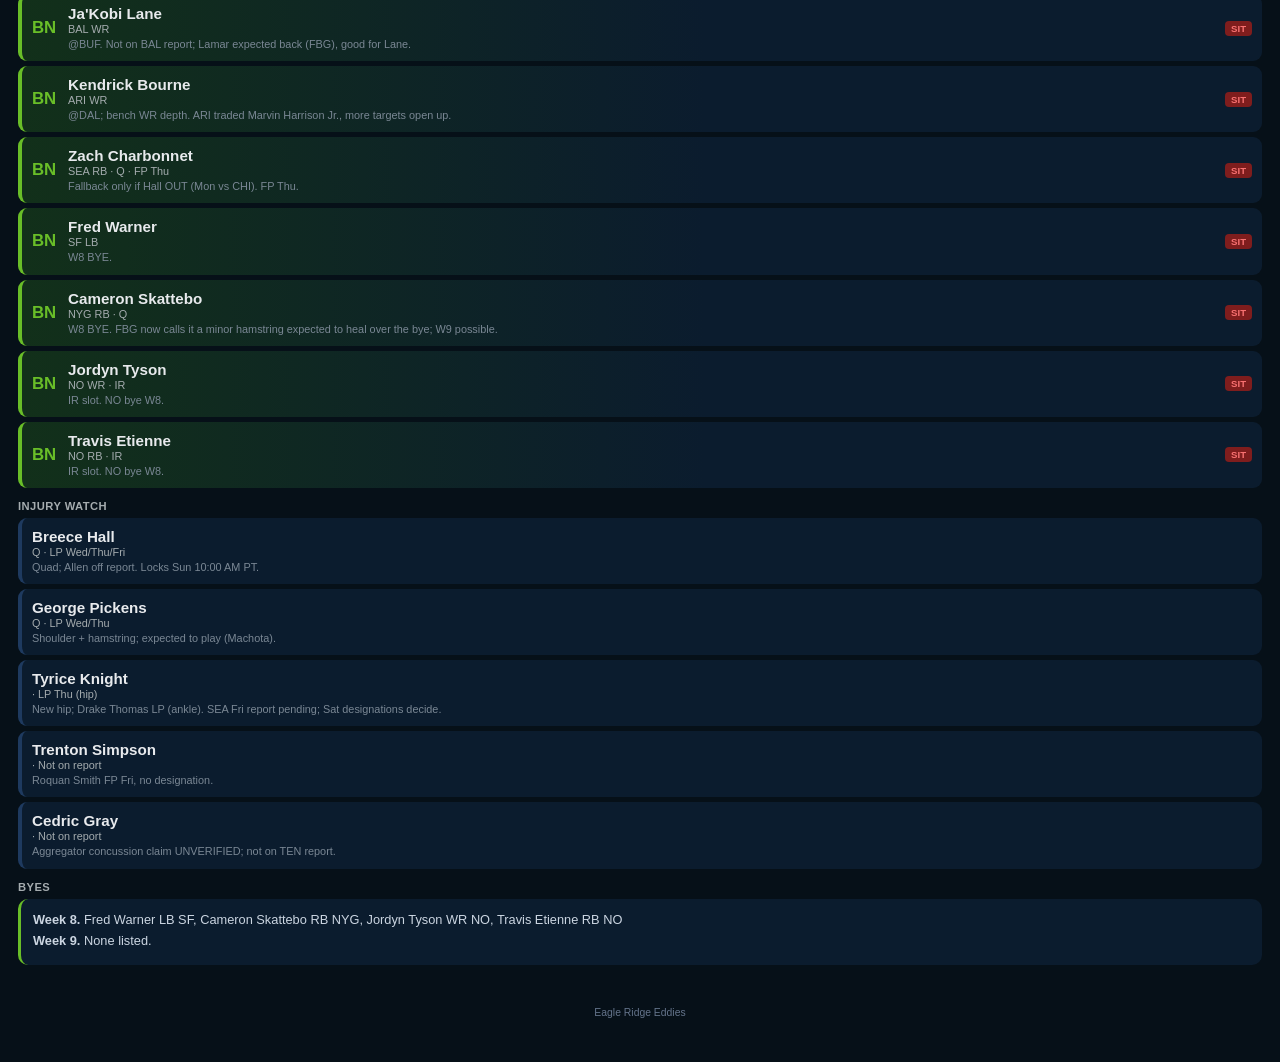
==== commit 6962dc22: "Add a War Room Trade Center for every completed 2026 trade. Score each club with the analyzer's repl" ====
--- a/index.html
+++ b/index.html
@@ -32,6 +32,7 @@
   <button type="button" data-p="pnews">News</button>
   <button type="button" data-p="pleague">League</button>
   <button type="button" data-p="ptrade">Trade</button>
+  <button type="button" data-p="pcenter">Trade Center</button>
   <button type="button" data-p="parchive">Archive</button>
   <a class="navlink" href="trade-finder.html">Trade Finder</a>
   <a class="navlink" href="trade-analyzer.html">Trade Analyzer</a>
@@ -48,6 +49,7 @@
   <section class="panel" id="pnews"></section>
   <section class="panel" id="pleague"></section>
   <section class="panel" id="ptrade"><div id="tradeRoot"></div></section>
+  <section class="panel" id="pcenter"></section>
   <section class="panel" id="parchive">
     <div class="card">
       <h2>Draft board</h2>
@@ -69,6 +71,8 @@
 <script src="js/green-dots.js"></script>
 <script src="js/rankings.js"></script>
 <script src="js/trade.js"></script>
+<script src="js/trade-analyzer.js"></script>
+<script src="js/trade-center.js"></script>
 <script src="js/warroom.js"></script>
 </body>
 </html>
--- a/css/warroom.css
+++ b/css/warroom.css
@@ -192,36 +192,36 @@
   header,.strip,nav,.chips{padding-left:18px;padding-right:18px}
 }
 nav a.navlink{flex-shrink:0;background:#0b1c2e;border:1px solid #1e3a5f;color:#A5ACAF;padding:8px 12px;border-radius:16px;font-size:.75rem;font-weight:700;text-decoration:none}
-/* Track Record panel */
-.rt-hero{border-left-color:#D4A017}
-.rt-big{display:flex;align-items:baseline;gap:10px;flex-wrap:wrap;margin:4px 0 6px}
-.rt-big b{font-size:2.2rem;font-weight:800;line-height:1}
-.rt-big span{font-size:.85rem;color:#e2e8f0;font-weight:700}
-.rt-good .rt-big b,.rt-type.rt-good .rt-tl b{color:#69BE28}
-.rt-low .rt-big b,.rt-type.rt-low .rt-tl b{color:#fbbf24}
-.rt-none .rt-tl b{color:#cbd5e1}
-.rt-hero.rt-low{border-left-color:#fbbf24}
-.card p.rt-sub,.card p.rt-empty{font-size:.78rem;color:#cbd5e1;line-height:1.4}
-.card p.rt-empty{margin-top:8px}
-.rt-types{display:grid;grid-template-columns:1fr;gap:8px}
-.rt-type{background:#061018;border-radius:8px;padding:9px}
-.rt-tl{display:flex;justify-content:space-between;font-size:.85rem;font-weight:700}
-.rt-bar{height:7px;background:#1e3a5f;border-radius:4px;margin:6px 0 5px;overflow:hidden}
-.rt-bar i{display:block;height:100%;background:#94a3b8;border-radius:4px}
-.rt-good .rt-bar i{background:#69BE28}.rt-low .rt-bar i{background:#fbbf24}
-.rt-tn{font-size:.75rem;color:#cbd5e1}
-.rt-learn{border-left-color:#7eb6ff}
-.card p.rt-adj{color:#e8eaed}
-.rt-vs{font-weight:600;font-size:.8rem;color:#cbd5e1}
-.rt-meta{font-size:.75rem;color:#cbd5e1;margin-top:2px;line-height:1.35}
-.rt-pts{font-size:.75rem;color:#e2e8f0;margin-top:3px;display:flex;flex-wrap:wrap;gap:4px;align-items:center}
-.rt-right{display:flex;flex-direction:column;align-items:flex-end;gap:4px;flex-shrink:0}
-.rt-margin{font-size:.85rem;font-weight:800;color:#cbd5e1}
-.rt-margin.up{color:#69BE28}.rt-margin.down{color:#f87171}
-.rt-badge{font-size:.75rem;font-weight:800;padding:1px 6px;border-radius:4px;letter-spacing:.02em}
-.rt-badge.der{background:#4c1d95;color:#ddd6fe}.rt-badge.inf{background:#78350f;color:#fde68a}
-.rt-badge.bench{background:#1e3a5f;color:#bfdbfe}.rt-badge.unv{background:#334155;color:#e2e8f0}
-.rt-week summary{font-size:.85rem;font-weight:700;color:#e8eaed;padding:6px 0;cursor:pointer}
-@media (min-width:700px){.rt-types{grid-template-columns:repeat(2,1fr)}}
-.rt-withheld{border-left-color:#64748b;text-align:center;padding:22px 14px}
-.rt-lock{font-size:2rem;margin-bottom:6px}
+main{max-width:100%;overflow-x:clip}
+.scroll{max-width:100%}
+.xsource{font-weight:800;color:#69BE28;font-size:.8rem;margin:0 0 8px;line-height:1.35}
+.xboard{width:100%;table-layout:fixed;font-variant-numeric:tabular-nums}
+.xboard th:nth-child(2),.xboard td:nth-child(2){width:3.4rem}
+.xboard th:nth-child(3),.xboard td:nth-child(3){width:4.4rem}
+.xboard th:nth-child(4),.xboard td:nth-child(4){width:5.2rem}
+.xboard td,.xboard th{overflow-wrap:anywhere}
+.xboard td:first-child{font-weight:700}
+tr.you td:first-child{color:#69BE28}
+.xsides{display:flex;flex-direction:column;gap:8px}
+.xside{background:#061018;border-radius:8px;padding:8px;min-width:0}
+.xside.you{box-shadow:inset 3px 0 0 #69BE28}
+.xside-top{display:flex;align-items:center;gap:8px}
+.xside-top h3{flex:1;min-width:0;font-size:.92rem;margin:0}
+.xscore{font-size:1.15rem;font-weight:800;font-variant-numeric:tabular-nums}
+.xnet{font-size:.75rem;color:#D4A017;font-weight:800;margin:4px 0}
+.xgot{font-size:.62rem;font-weight:800;letter-spacing:.04em;text-transform:uppercase;color:#A5ACAF;margin:6px 0 2px}
+.xassets{list-style:none;margin:0}
+.xassets li{display:flex;flex-wrap:wrap;gap:4px 6px;align-items:center;padding:4px 0;border-bottom:1px solid #122334;font-size:.8rem}
+.xname{font-weight:700;min-width:0}
+.xnums{margin-left:auto;font-size:.68rem;color:#A5ACAF;font-variant-numeric:tabular-nums}
+.xmiss{margin-left:auto;font-size:.68rem;color:#fca5a5;font-weight:700}
+.xtrade-top{display:flex;justify-content:space-between;align-items:flex-start;gap:8px;margin-bottom:8px}
+.xtrade-top h3{font-size:.82rem;margin:0;line-height:1.3}
+.xwin{flex-shrink:0;font-size:.68rem;font-weight:800;padding:3px 8px;border-radius:99px}
+.xwin.win{background:#14532d;color:#86efac}
+.xwin.even{background:#1e3a5f;color:#93c5fd}
+.xwin.miss{background:#7f1d1d;color:#fca5a5}
+.xformula{margin-top:12px}
+@media (min-width:860px){
+  .xsides{display:grid;grid-template-columns:1fr 1fr;align-items:start}
+}
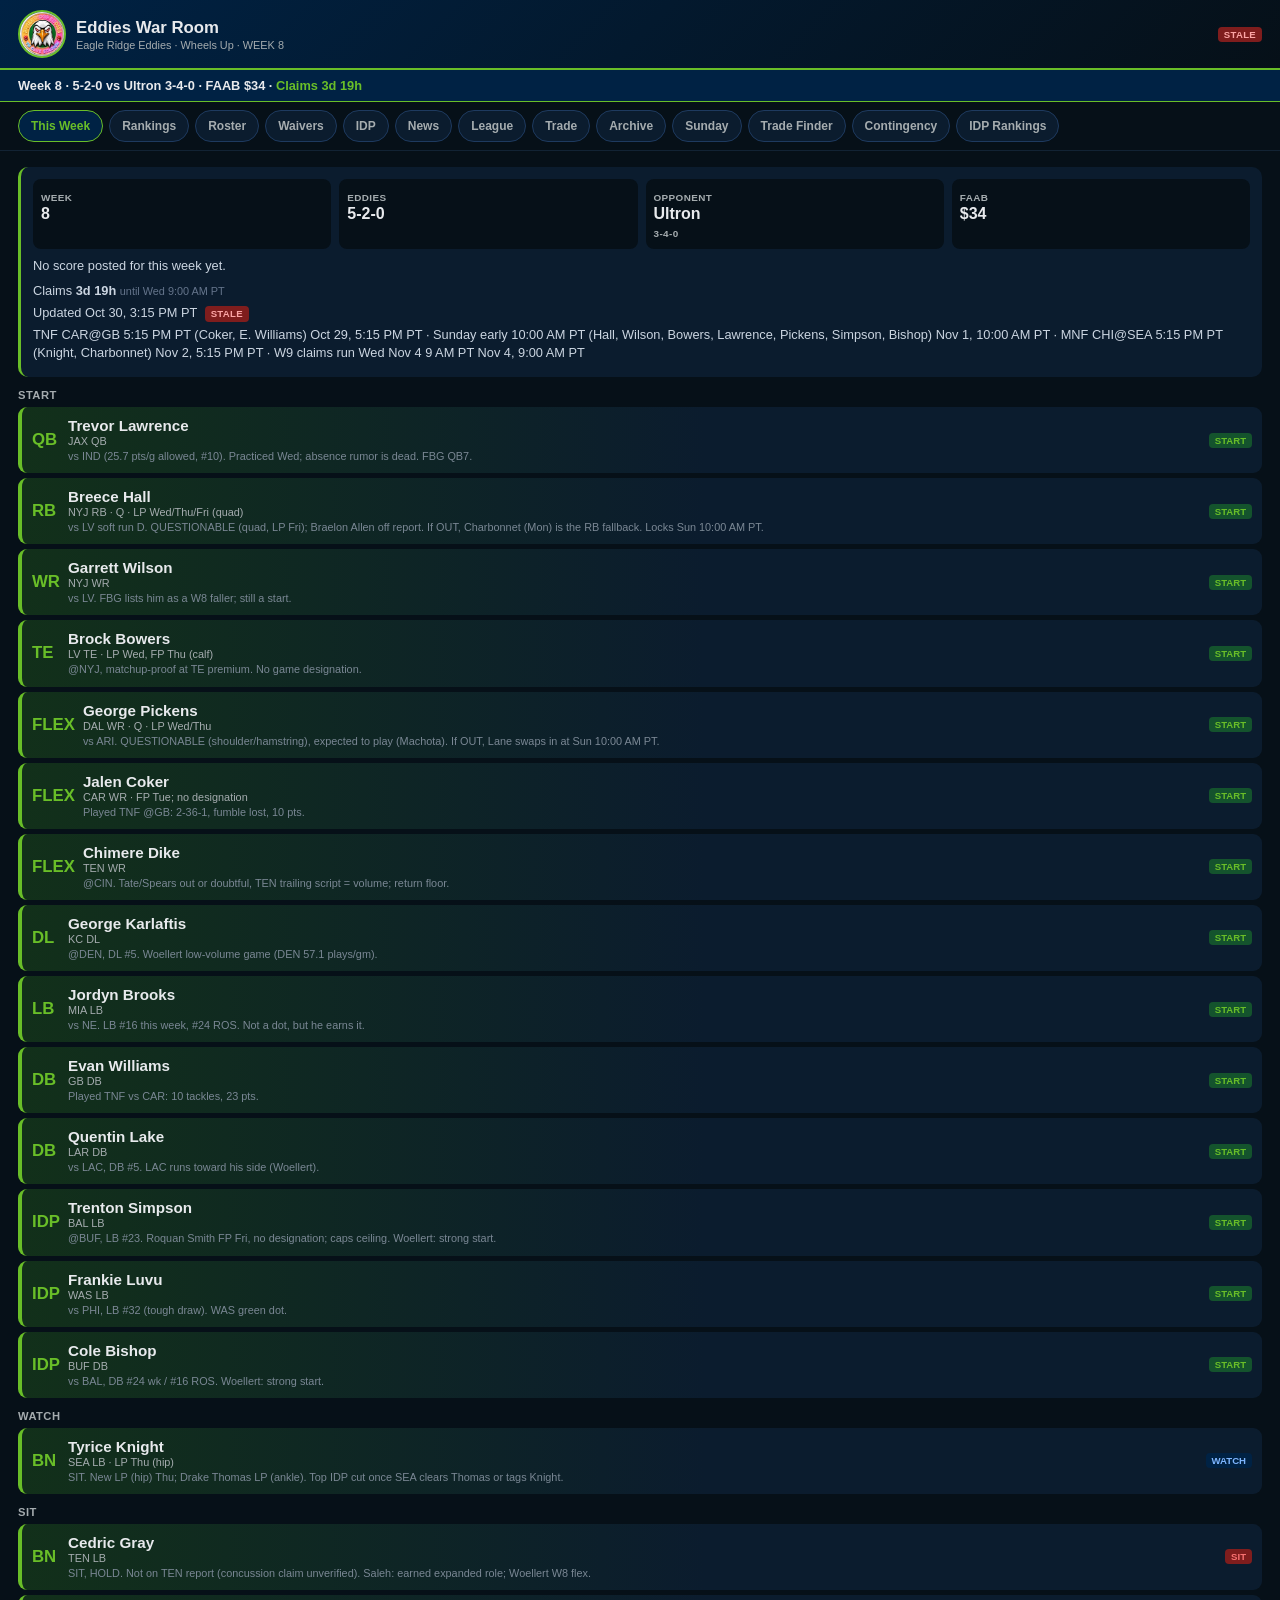
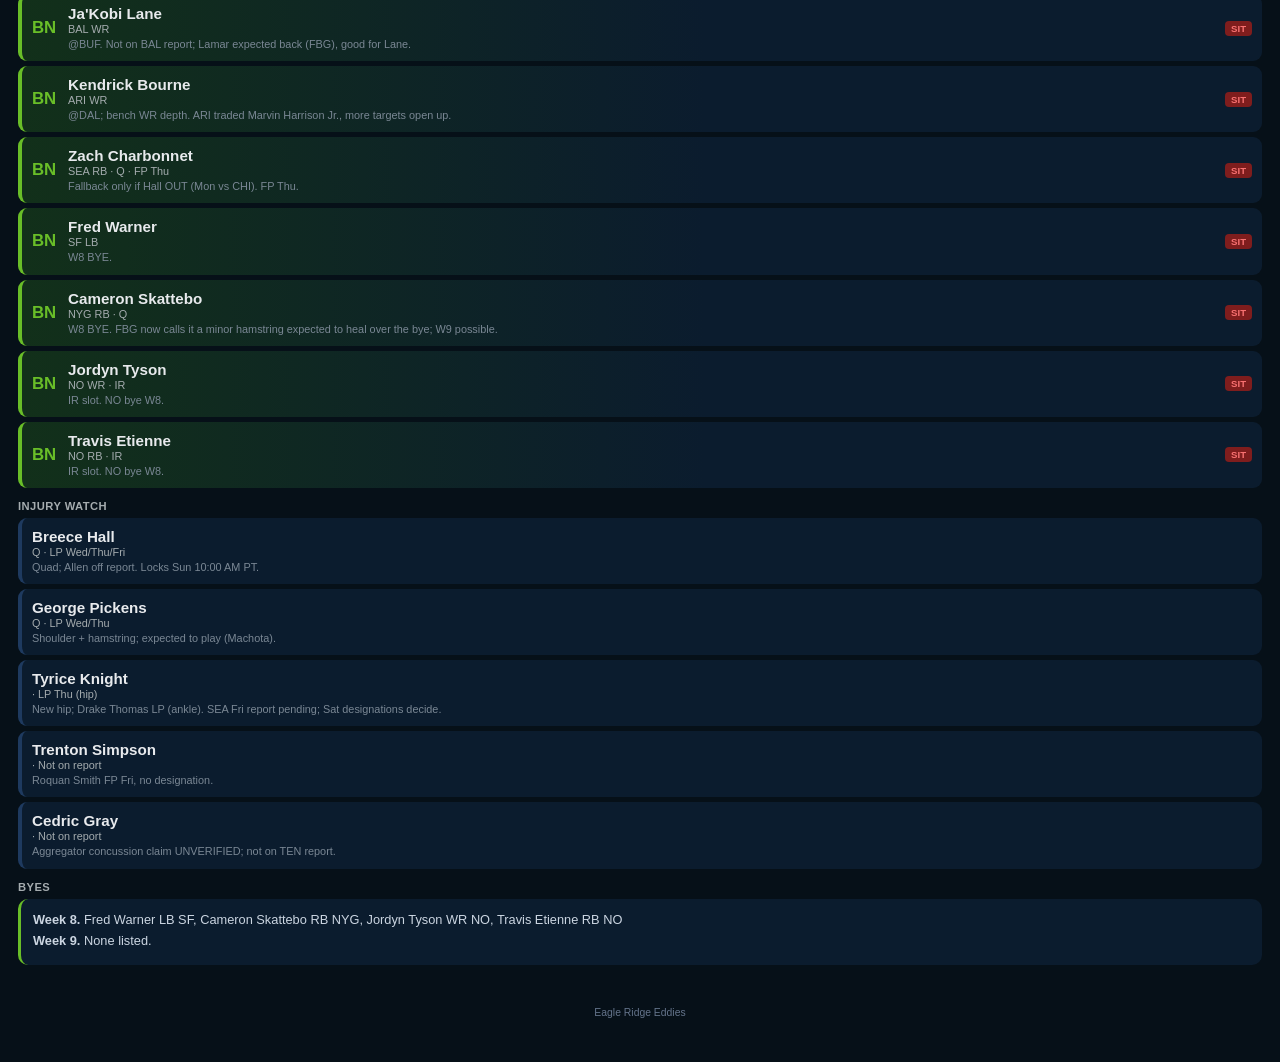
==== commit 2a7761ca: "Add the WU Sunday Command Center phone page. The page reads sample JSON for the live matchup, lock a" ====
--- a/index.html
+++ b/index.html
@@ -32,10 +32,9 @@
   <button type="button" data-p="pnews">News</button>
   <button type="button" data-p="pleague">League</button>
   <button type="button" data-p="ptrade">Trade</button>
-  <button type="button" data-p="pcenter">Trade Center</button>
   <button type="button" data-p="parchive">Archive</button>
+  <a class="navlink" href="sunday.html">Sunday</a>
   <a class="navlink" href="trade-finder.html">Trade Finder</a>
-  <a class="navlink" href="trade-analyzer.html">Trade Analyzer</a>
   <a class="navlink" href="contingency.html">Contingency</a>
   <a class="navlink" href="idp.html">IDP Rankings</a>
 </nav>
@@ -49,7 +48,6 @@
   <section class="panel" id="pnews"></section>
   <section class="panel" id="pleague"></section>
   <section class="panel" id="ptrade"><div id="tradeRoot"></div></section>
-  <section class="panel" id="pcenter"></section>
   <section class="panel" id="parchive">
     <div class="card">
       <h2>Draft board</h2>
@@ -71,8 +69,6 @@
 <script src="js/green-dots.js"></script>
 <script src="js/rankings.js"></script>
 <script src="js/trade.js"></script>
-<script src="js/trade-analyzer.js"></script>
-<script src="js/trade-center.js"></script>
 <script src="js/warroom.js"></script>
 </body>
 </html>
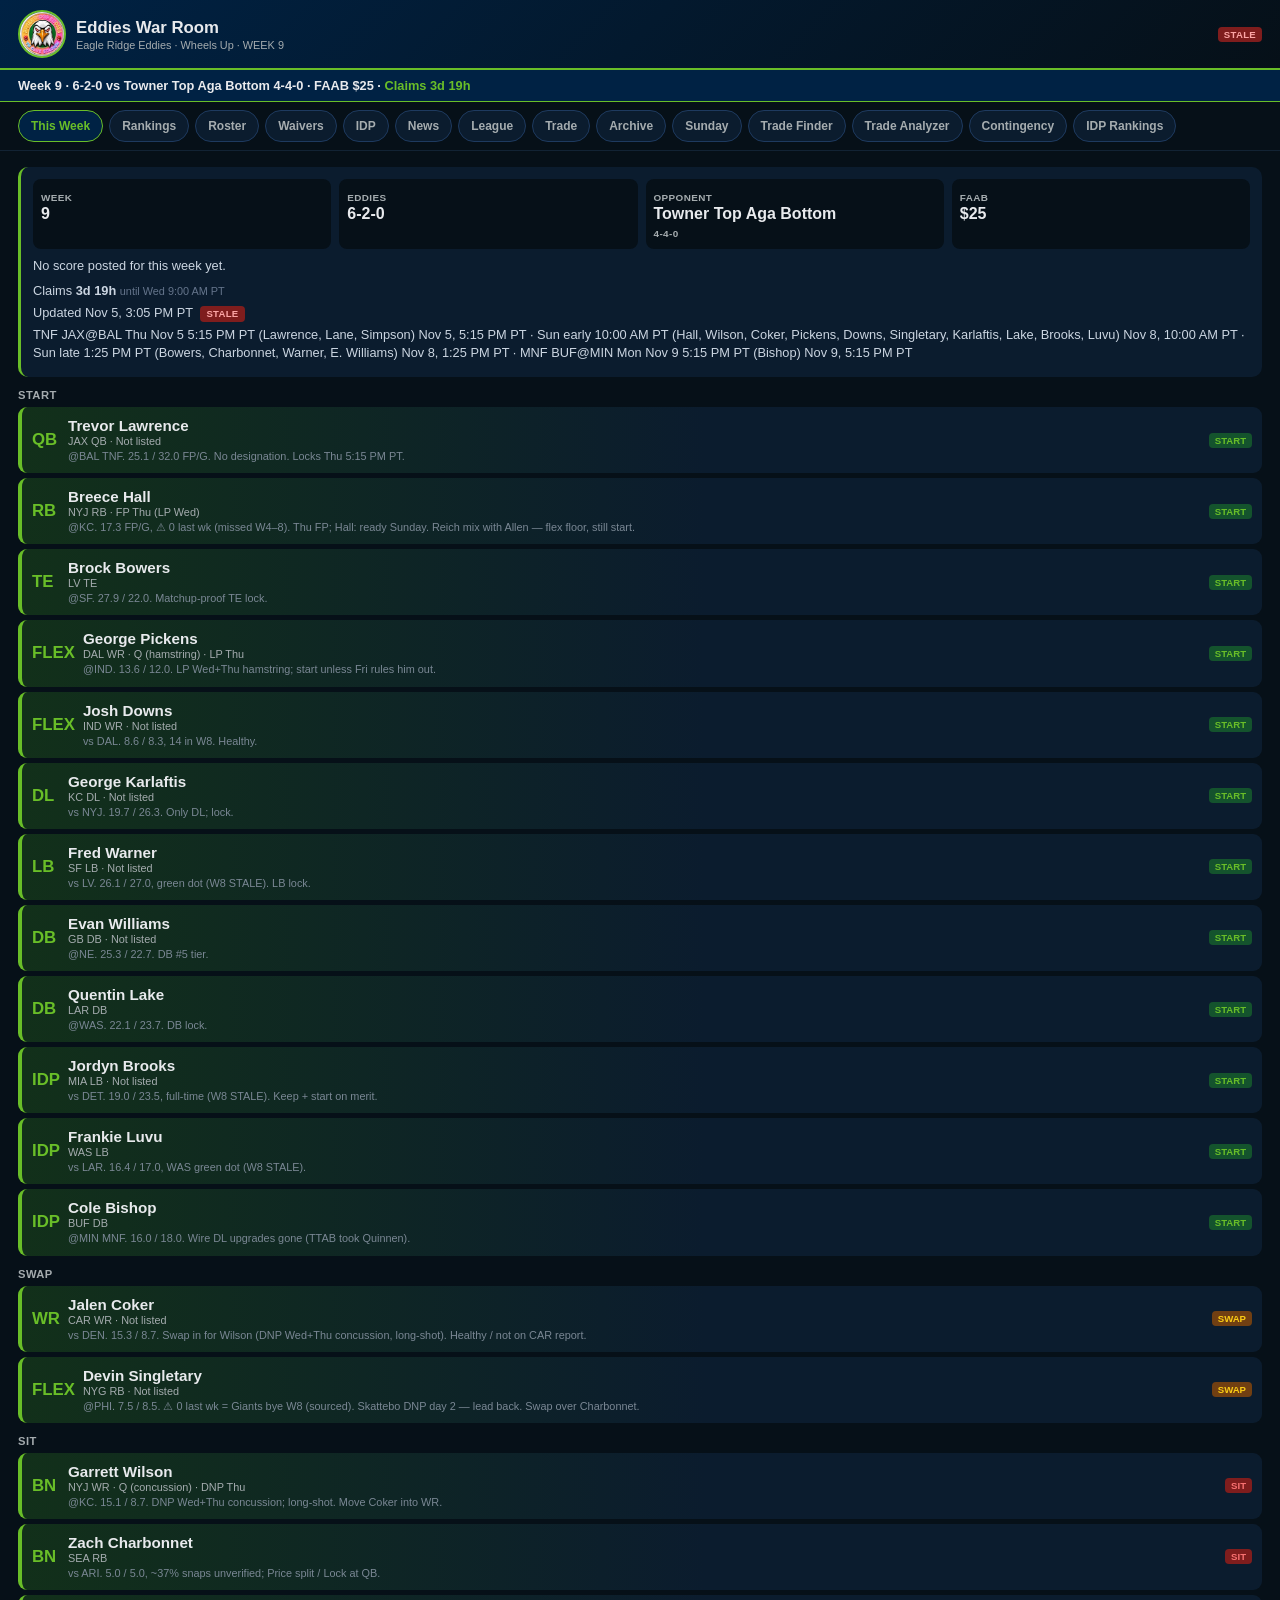
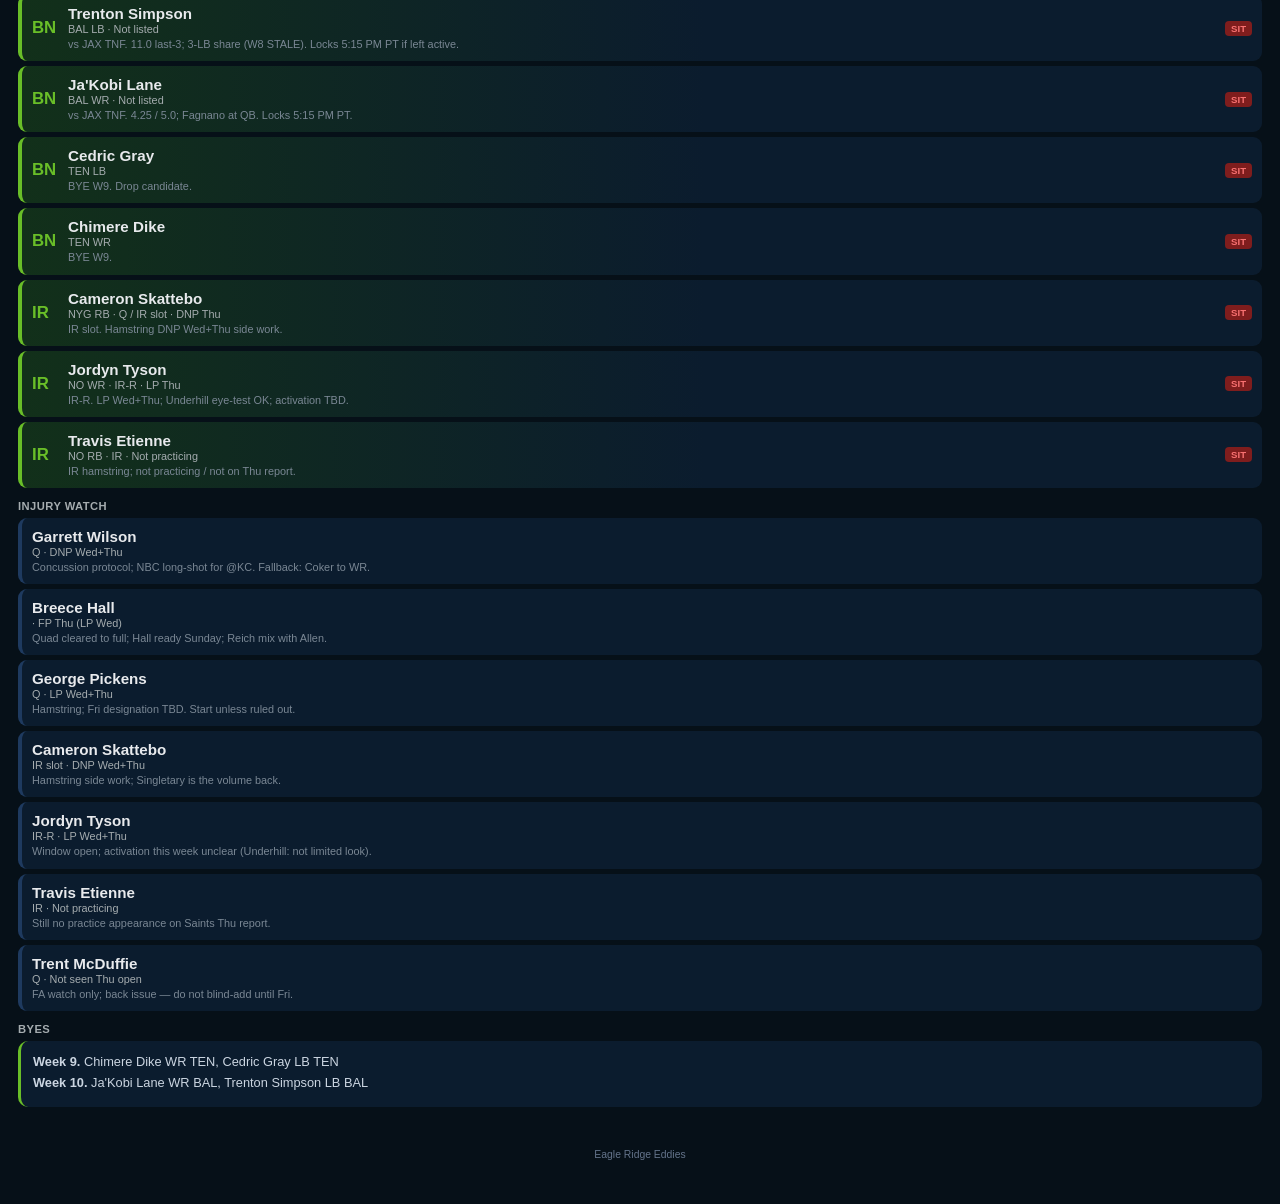
==== commit 2ff2b448: "Merge 3c6b3eb13a95b87d0e52f0a190a2fe01d83e5025 into 4ee4ef9668a4622423f8f9b393528edede2360ee" ====
--- a/index.html
+++ b/index.html
@@ -35,6 +35,7 @@
   <button type="button" data-p="parchive">Archive</button>
   <a class="navlink" href="sunday.html">Sunday</a>
   <a class="navlink" href="trade-finder.html">Trade Finder</a>
+  <a class="navlink" href="trade-analyzer.html">Trade Analyzer</a>
   <a class="navlink" href="contingency.html">Contingency</a>
   <a class="navlink" href="idp.html">IDP Rankings</a>
 </nav>
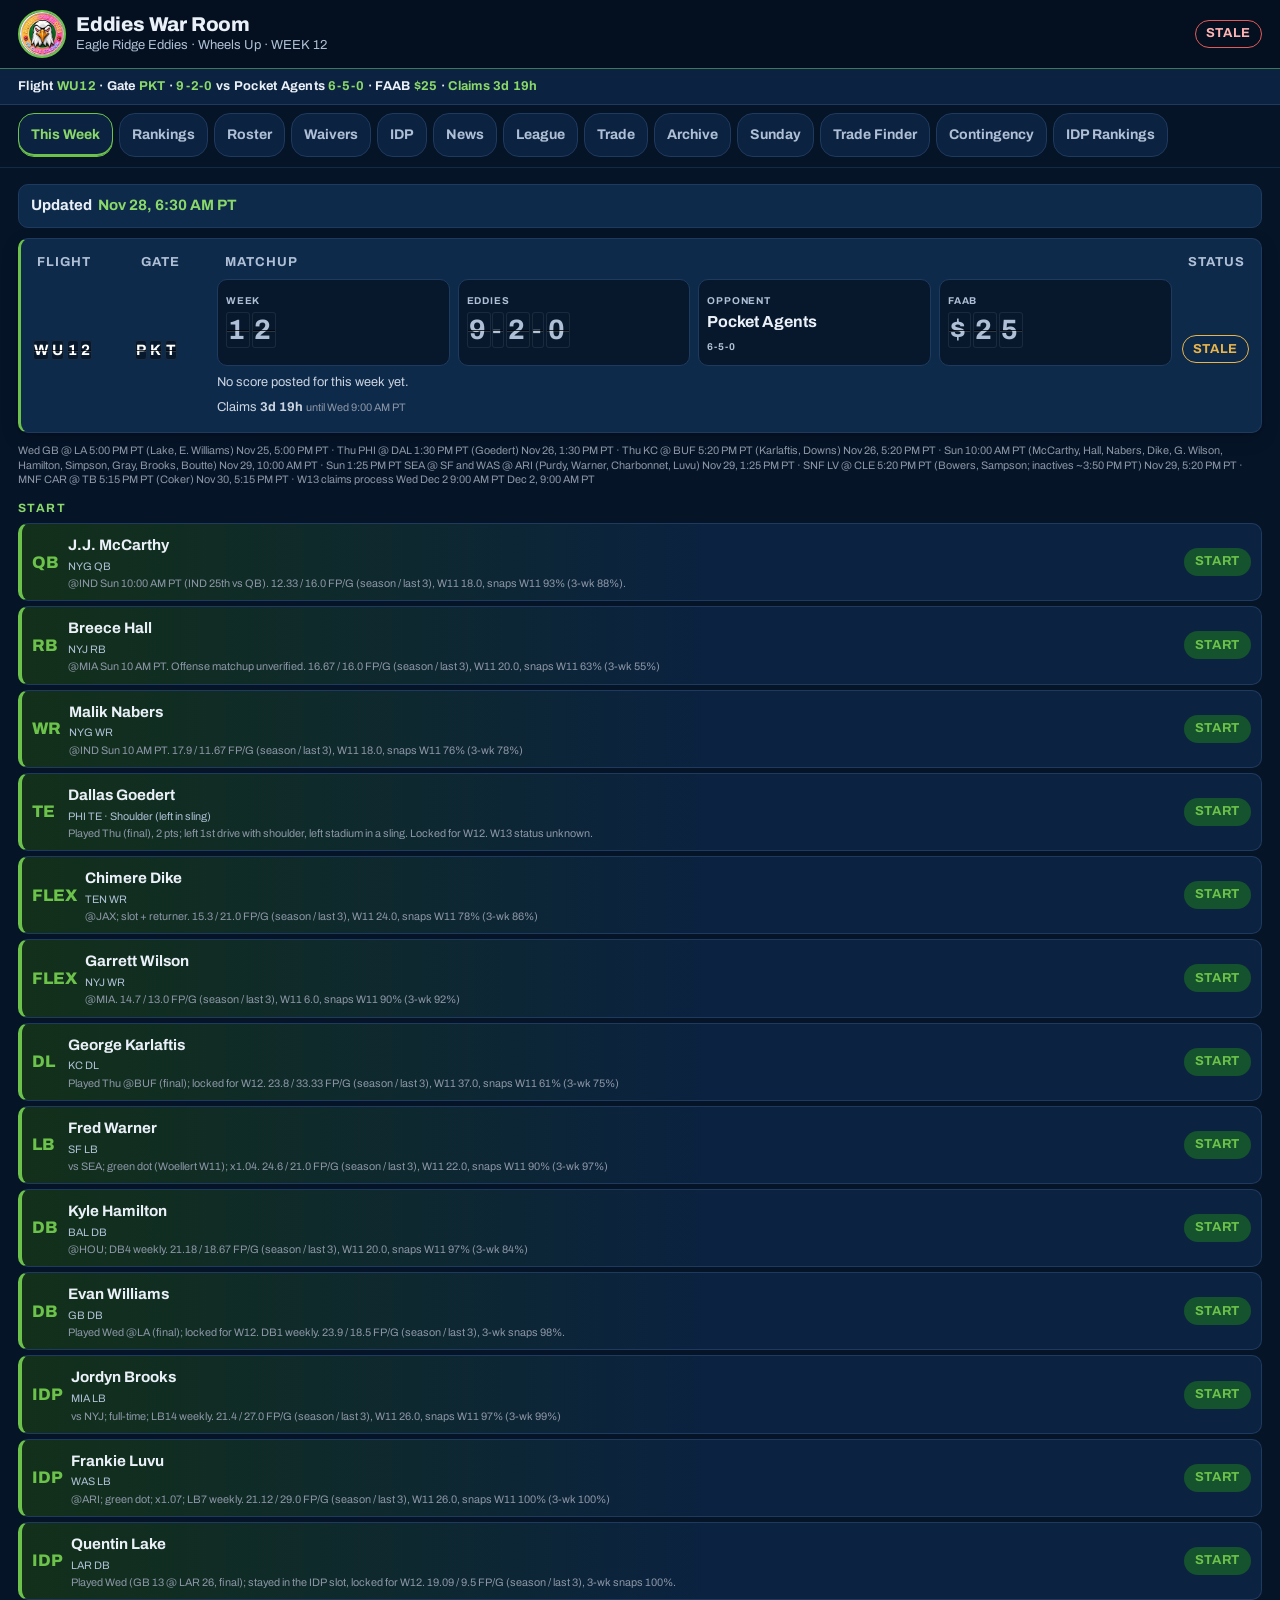
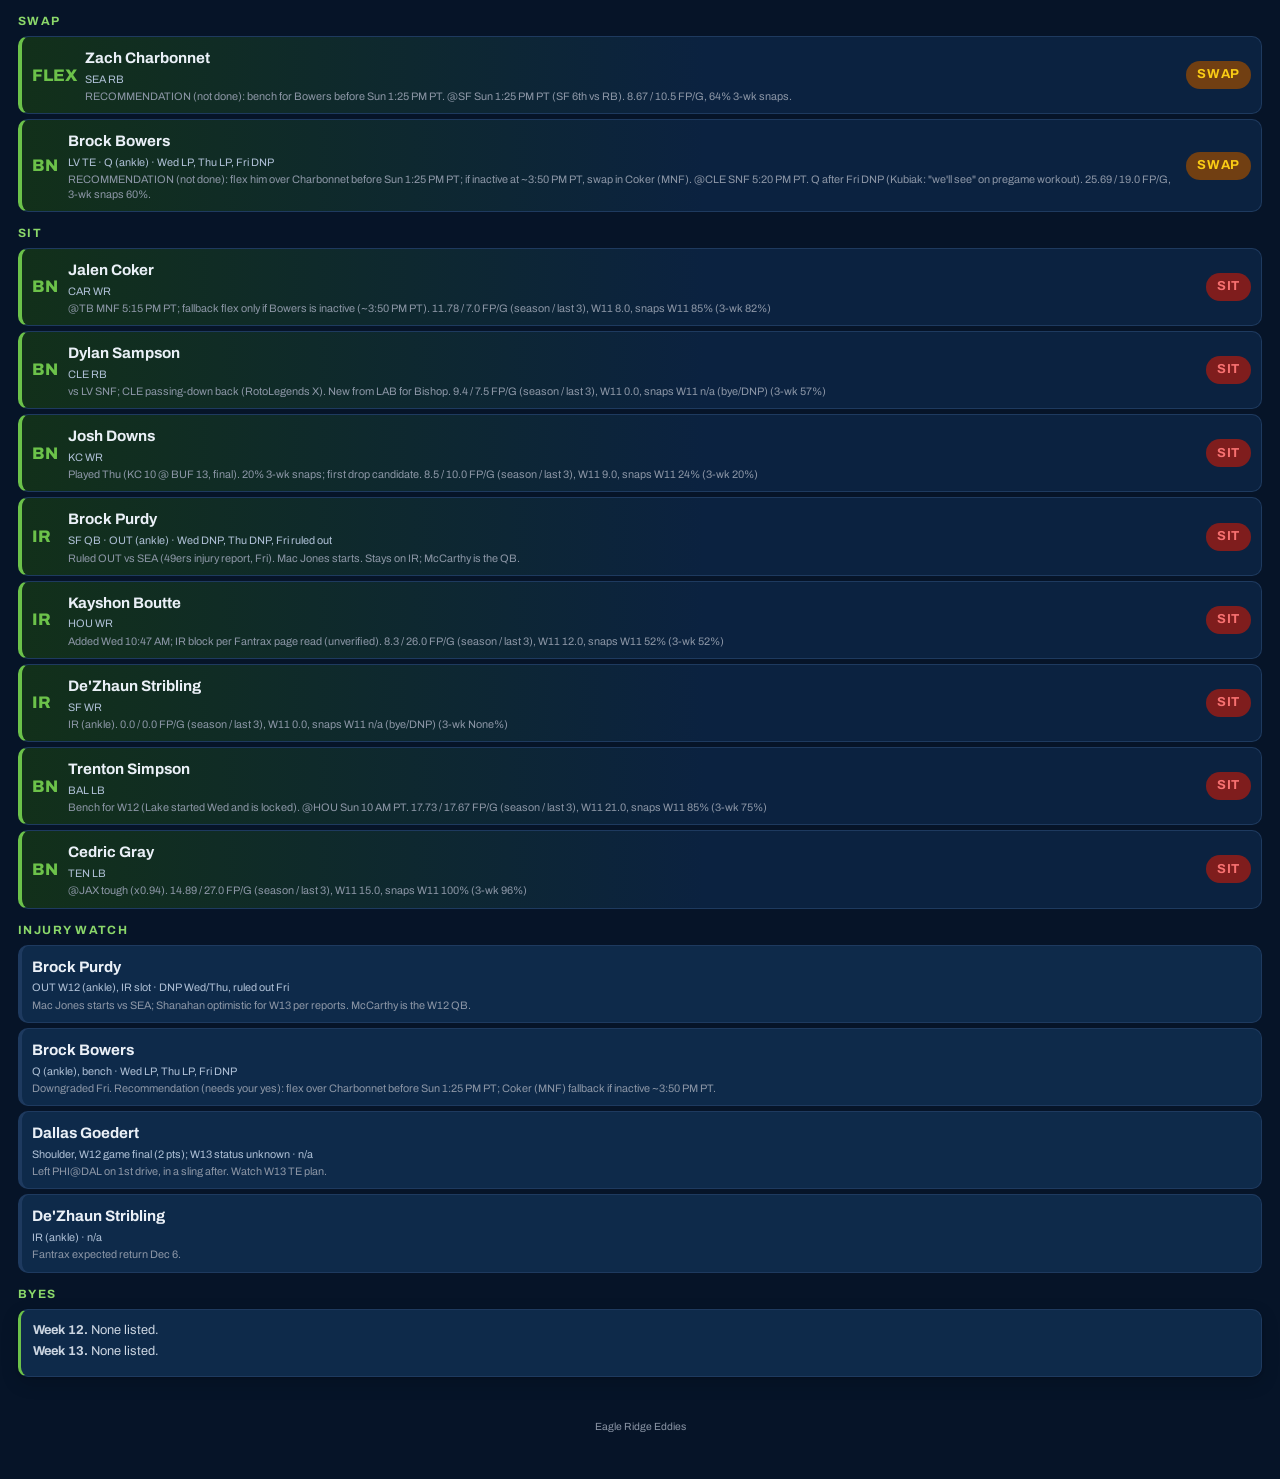
==== commit 98e9fa3e: "Restyle the War Room with the HQ arrival-board theme. Use the live HQ Archivo and wu-hq color tokens" ====
--- a/index.html
+++ b/index.html
@@ -1,14 +1,19 @@
 <!DOCTYPE html>
-<html lang="en">
+<html lang="en" data-brand="wu-hq">
 <head>
 <meta charset="utf-8">
 <meta name="viewport" content="width=device-width, initial-scale=1">
 <meta name="robots" content="noindex, nofollow">
 <meta name="googlebot" content="noindex, nofollow">
-<meta name="theme-color" content="#002244">
+<meta name="theme-color" content="#061428">
 <title>Eddies War Room</title>
 <link rel="icon" href="img/eddies.png">
+<link rel="preconnect" href="https://fonts.googleapis.com">
+<link rel="preconnect" href="https://fonts.gstatic.com" crossorigin>
+<link href="https://fonts.googleapis.com/css2?family=Archivo:wght@400;500;600;700;800&display=swap" rel="stylesheet">
+<link rel="stylesheet" href="css/hq-tokens.css">
 <link rel="stylesheet" href="css/warroom.css">
+<link rel="stylesheet" href="css/arrival.css">
 </head>
 <body>
 <div class="sticky-top">
@@ -23,6 +28,7 @@
   </div>
 </header>
 <div class="strip" id="strip">Loading the week…</div>
+<div class="tabbar" data-tabs>
 <nav>
   <button type="button" class="active" data-p="pweek">This Week</button>
   <button type="button" data-p="prankings">Rankings</button>
@@ -35,10 +41,10 @@
   <button type="button" data-p="parchive">Archive</button>
   <a class="navlink" href="sunday.html">Sunday</a>
   <a class="navlink" href="trade-finder.html">Trade Finder</a>
-  <a class="navlink" href="trade-analyzer.html">Trade Analyzer</a>
   <a class="navlink" href="contingency.html">Contingency</a>
   <a class="navlink" href="idp.html">IDP Rankings</a>
 </nav>
+</div>
 </div>
 <main>
   <section class="panel active" id="pweek"></section>
@@ -70,6 +76,7 @@
 <script src="js/green-dots.js"></script>
 <script src="js/rankings.js"></script>
 <script src="js/trade.js"></script>
+<script src="js/arrival.js"></script>
 <script src="js/warroom.js"></script>
 </body>
 </html>
--- a/css/hq-tokens.css
+++ b/css/hq-tokens.css
@@ -0,0 +1,180 @@
+/* Tokens copied from the live HQ stylesheet
+   https://wjenson27-cpu.github.io/wheels-up-league-hq/css/design-system-tokens.css
+   Bill's Site Design System v1, including the [data-brand='wu-hq'] layer.
+   Component classes from that file are not copied. */
+@import url('https://fonts.googleapis.com/css2?family=Archivo:wght@400;500;600;700;800&display=swap');
+:root{
+  --ds-gray-0: #FFFFFF;
+  --ds-gray-50: #F5F6F8;
+  --ds-gray-100: #E9ECF1;
+  --ds-gray-200: #D5DAE2;
+  --ds-gray-400: #A3ACBA;
+  --ds-gray-500: #8C96A6;
+  --ds-gray-600: #566070;
+  --ds-gray-800: #232831;
+  --ds-gray-850: #1D2129;
+  --ds-gray-900: #171B22;
+  --ds-gray-925: #12151B;
+  --ds-gray-950: #0E1116;
+  --ds-gray-990: #14171C;
+  --ds-blue-300: #8FA8FF;
+  --ds-blue-600: #3451C7;
+  --ds-blue-700: #2F4BC0;
+  --ds-blue-800: #263E9E;
+  --ds-green-400: #5CC48C;
+  --ds-green-700: #1E7A4C;
+  --ds-amber-400: #E9B44C;
+  --ds-amber-700: #8A5A00;
+  --ds-red-300: #FF8A8A;
+  --ds-red-700: #B42318;
+  --ds-font-display: 'Archivo', system-ui, -apple-system, 'Segoe UI', Roboto, sans-serif;
+  --ds-font-body: 'Archivo', system-ui, -apple-system, 'Segoe UI', Roboto, sans-serif;
+  --ds-font-mono: ui-monospace, 'SFMono-Regular', Menlo, Consolas, monospace;
+  --ds-space-0: 0;
+  --ds-space-1: 4px;
+  --ds-space-2: 8px;
+  --ds-space-3: 12px;
+  --ds-space-4: 16px;
+  --ds-space-5: 20px;
+  --ds-space-6: 24px;
+  --ds-space-8: 32px;
+  --ds-space-10: 40px;
+  --ds-space-12: 48px;
+  --ds-space-16: 64px;
+  --ds-radius-sm: 8px;
+  --ds-radius-md: 12px;
+  --ds-radius-lg: 16px;
+  --ds-radius-pill: 999px;
+  --ds-shadow-card: 0 1px 2px rgba(0,0,0,.18), 0 6px 18px rgba(0,0,0,.16);
+  --ds-shadow-raised: 0 12px 32px rgba(0,0,0,.28);
+  --ds-shadow-focus: 0 0 0 3px var(--ds-focus);
+  --ds-tap-min: 44px;
+  --ds-btn-h: 48px;
+  --ds-nav-top-h: 56px;
+  --ds-nav-bottom-h: 64px;
+  --ds-nav-desktop-h: 64px;
+  --ds-max: 1120px;
+  --ds-margin: 16px;
+  --ds-gutter: 12px;
+  --ds-bg: var(--ds-gray-950);
+  --ds-surface: var(--ds-gray-900);
+  --ds-surface-raised: var(--ds-gray-850);
+  --ds-border: var(--ds-gray-800);
+  --ds-trim: var(--ds-gray-800);
+  --ds-text: var(--ds-gray-100);
+  --ds-text-muted: var(--ds-gray-400);
+  --ds-link: var(--ds-blue-300);
+  --ds-accent: var(--ds-blue-600);
+  --ds-accent-hover: var(--ds-blue-800);
+  --ds-on-accent: var(--ds-gray-0);
+  --ds-accent-2: var(--ds-gray-800);
+  --ds-on-accent-2: var(--ds-gray-100);
+  --ds-kicker: var(--ds-blue-300);
+  --ds-nav-bg: var(--ds-gray-925);
+  --ds-nav-inactive: var(--ds-gray-500);
+  --ds-nav-active-bar: var(--ds-blue-300);
+  --ds-success: var(--ds-green-400);
+  --ds-warning: var(--ds-amber-400);
+  --ds-danger: var(--ds-red-300);
+  --ds-focus: var(--ds-blue-300);
+}
+:root,[data-brand]{
+  --ds-type-display-xl: 800 40px/1.1 var(--ds-font-display);
+  --ds-track-display-xl: -0.01em;
+  --ds-type-display-l: 800 30px/1.15 var(--ds-font-display);
+  --ds-track-display-l: -0.01em;
+  --ds-type-title: 700 20px/1.25 var(--ds-font-display);
+  --ds-track-title: 0;
+  --ds-type-kicker: 700 12px/1.3 var(--ds-font-body);
+  --ds-track-kicker: 0.12em;
+  --ds-type-body-l: 400 17px/1.5 var(--ds-font-body);
+  --ds-type-body: 400 15px/1.5 var(--ds-font-body);
+  --ds-type-label: 600 14px/1.3 var(--ds-font-body);
+  --ds-type-caption: 500 12px/1.4 var(--ds-font-body);
+  --ds-type-readout: 700 22px/1.1 var(--ds-font-mono);
+}
+[data-theme='light']{
+  --ds-bg: var(--ds-gray-50);
+  --ds-surface: var(--ds-gray-0);
+  --ds-surface-raised: var(--ds-gray-0);
+  --ds-border: var(--ds-gray-200);
+  --ds-trim: var(--ds-gray-200);
+  --ds-text: var(--ds-gray-990);
+  --ds-text-muted: var(--ds-gray-600);
+  --ds-link: var(--ds-blue-700);
+  --ds-accent: var(--ds-blue-600);
+  --ds-accent-hover: var(--ds-blue-800);
+  --ds-on-accent: var(--ds-gray-0);
+  --ds-accent-2: var(--ds-gray-100);
+  --ds-on-accent-2: var(--ds-gray-990);
+  --ds-kicker: var(--ds-blue-700);
+  --ds-nav-bg: var(--ds-gray-0);
+  --ds-nav-inactive: var(--ds-gray-600);
+  --ds-nav-active-bar: var(--ds-blue-600);
+  --ds-success: var(--ds-green-700);
+  --ds-warning: var(--ds-amber-700);
+  --ds-danger: var(--ds-red-700);
+  --ds-focus: var(--ds-blue-600);
+  --ds-shadow-card: 0 1px 2px rgba(20,23,28,.06), 0 4px 12px rgba(20,23,28,.06);
+}
+@media (min-width:1024px){:root{--ds-margin:32px;--ds-gutter:24px;}}
+
+/* ---------- SAMPLE brand layers (accent swap demo) ---------- */
+[data-brand='billybubs']{
+  --ds-bg: #00102A;
+  --ds-surface: #0B1E3A;
+  --ds-surface-raised: #12294A;
+  --ds-border: #2A3C5C;
+  --ds-nav-bg: #06142E;
+  --ds-text: #F4EEDF;
+  --ds-text-muted: #B9C2D6;
+  --ds-accent: #A3182A;
+  --ds-accent-hover: #7E1020;
+  --ds-on-accent: #FFF8EC;
+  --ds-accent-2: #1F4FB8;
+  --ds-on-accent-2: #FFF8EC;
+  --ds-kicker: #FF8A93;
+  --ds-link: #8DB4FF;
+  --ds-trim: #1F4FB8;
+  --ds-nav-active-bar: #C21F2E;
+  --ds-font-display: 'Cinzel', Georgia, serif;
+}
+[data-brand='wu-hq']{
+  --ds-bg: #061428;
+  --ds-surface: #0B2240;
+  --ds-surface-raised: #102B4E;
+  --ds-border: #1E3A5F;
+  --ds-nav-bg: #04101F;
+  --ds-text: #EAF0F7;
+  --ds-text-muted: #AFC0D6;
+  --ds-accent: #6CC24A;
+  --ds-accent-hover: #58A83A;
+  --ds-on-accent: #0A1A0A;
+  --ds-accent-2: #1E3A5F;
+  --ds-on-accent-2: #EAF0F7;
+  --ds-kicker: #8BD86A;
+  --ds-link: #8BD86A;
+  --ds-trim: #1E3A5F;
+  --ds-nav-active-bar: #6CC24A;
+  --ds-font-display: 'Archivo', system-ui, sans-serif;
+}
+[data-brand='europe']{
+  --ds-bg: #F7F1E6;
+  --ds-surface: #FFFDF8;
+  --ds-surface-raised: #FFFDF8;
+  --ds-border: #E4D8C6;
+  --ds-nav-bg: #FFFDF8;
+  --ds-text: #2A1F1A;
+  --ds-text-muted: #6A5A50;
+  --ds-accent: #8E2A2A;
+  --ds-accent-hover: #6E1F1F;
+  --ds-on-accent: #FFFFFF;
+  --ds-accent-2: #EFE5D6;
+  --ds-on-accent-2: #2A1F1A;
+  --ds-kicker: #8E2A2A;
+  --ds-link: #8E2A2A;
+  --ds-trim: #E4D8C6;
+  --ds-nav-active-bar: #8E2A2A;
+  --ds-font-display: 'Cormorant Garamond', Georgia, serif;
+  --ds-shadow-card: 0 1px 2px rgba(42,31,26,.06), 0 4px 12px rgba(42,31,26,.06);
+}
--- a/css/warroom.css
+++ b/css/warroom.css
@@ -1,168 +1,171 @@
 *{box-sizing:border-box;margin:0;padding:0}
-body{font-family:-apple-system,BlinkMacSystemFont,"Segoe UI",Roboto,sans-serif;background:#061018;color:#e8eaed;min-height:100vh;padding-bottom:28px}
-.sticky-top{position:sticky;top:0;z-index:100;background:#061018}
-header{background:linear-gradient(135deg,#002244,#061018);padding:10px 12px;border-bottom:2px solid #69BE28}
+:root{--wr-rule:color-mix(in srgb, var(--ds-border, #1E3A5F) 55%, var(--ds-bg, #061428))}
+html{color-scheme:dark}
+body{font-family:var(--ds-font-body), 'Archivo', system-ui, sans-serif;background:var(--ds-bg);color:var(--ds-text);min-height:100vh;padding-bottom:28px;font-size:15px;line-height:1.5;-webkit-font-smoothing:antialiased}
+button,input,select,textarea{font-family:inherit}
+.sticky-top{position:sticky;top:0;z-index:100;background:var(--ds-bg)}
+header{background:linear-gradient(135deg,var(--ds-nav-bg),var(--ds-bg));padding:10px 12px;border-bottom:2px solid var(--ds-accent)}
 .hdr{display:flex;align-items:center;gap:10px;flex-wrap:wrap}
-.hdr img{width:48px;height:48px;border-radius:50%;border:2px solid #69BE28;flex-shrink:0}
+.hdr img{width:48px;height:48px;border-radius:50%;border:2px solid var(--ds-accent);flex-shrink:0}
 .hdr h1{font-size:1.05rem;font-weight:800;margin:0}
-.sub{font-size:.68rem;color:#A5ACAF;margin-top:1px}
-.badge{display:inline-block;background:#69BE28;color:#041208;font-size:.6rem;font-weight:800;padding:2px 6px;border-radius:4px;margin-left:4px;letter-spacing:.03em}
+.sub{font-size:.68rem;color:var(--ds-text-muted);margin-top:1px}
+.badge{display:inline-block;background:var(--ds-accent);color:var(--ds-on-accent);font-size:.6rem;font-weight:800;padding:2px 6px;border-radius:4px;margin-left:4px;letter-spacing:.03em}
 .badge.stale{background:#7f1d1d;color:#fca5a5}
 .badge.sample{background:#78350f;color:#fcd34d}
 .badge.ok{background:#14532d;color:#86efac}
 .tools{display:flex;gap:6px;margin-left:auto;flex-wrap:wrap;justify-content:flex-end}
-.tools a,.tools button,button.linkish{background:#0b1c2e;border:1px solid #1e3a5f;color:#A5ACAF;padding:6px 8px;border-radius:6px;font-size:.65rem;font-weight:700;text-decoration:none}
-.strip{background:#002244;border-bottom:1px solid #69BE28;padding:8px 12px;font-size:.8rem;font-weight:700}
-.strip span{color:#69BE28}
-.chips{display:flex;gap:6px;flex-wrap:wrap;padding:8px 12px;background:#061018;border-bottom:1px solid #122334}
-.chip{font-size:.68rem;font-weight:800;padding:4px 8px;border-radius:999px;background:#0b1c2e;border:1px solid #69BE28;color:#69BE28}
-.chip.gone{opacity:.35;text-decoration:line-through;border-color:#334155;color:#64748b}
-nav{display:flex;gap:6px;padding:8px 10px;overflow-x:auto;-webkit-overflow-scrolling:touch;background:#061018;border-bottom:1px solid #122334}
-nav button{flex-shrink:0;background:#0b1c2e;border:1px solid #1e3a5f;color:#A5ACAF;padding:8px 12px;border-radius:16px;font-size:.75rem;font-weight:700}
-nav button.active{background:#002244;border-color:#69BE28;color:#69BE28}
+.tools a,.tools button,button.linkish{background:var(--ds-surface);border:1px solid var(--ds-border);color:var(--ds-text-muted);padding:6px 8px;border-radius:6px;font-size:.65rem;font-weight:700;text-decoration:none}
+.strip{background:var(--ds-nav-bg);border-bottom:1px solid var(--ds-accent);padding:8px 12px;font-size:.8rem;font-weight:700}
+.strip span{color:var(--ds-accent)}
+.chips{display:flex;gap:6px;flex-wrap:wrap;padding:8px 12px;background:var(--ds-bg);border-bottom:1px solid var(--wr-rule)}
+.chip{font-size:.68rem;font-weight:800;padding:4px 8px;border-radius:999px;background:var(--ds-surface);border:1px solid var(--ds-accent);color:var(--ds-accent)}
+.chip.gone{opacity:.35;text-decoration:line-through;border-color:#334155;color:var(--ds-nav-inactive)}
+nav{display:flex;gap:6px;padding:8px 10px;overflow-x:auto;-webkit-overflow-scrolling:touch;background:var(--ds-bg);border-bottom:1px solid var(--wr-rule)}
+nav button{flex-shrink:0;background:var(--ds-surface);border:1px solid var(--ds-border);color:var(--ds-text-muted);padding:8px 12px;border-radius:16px;font-size:.75rem;font-weight:700}
+nav button.active{background:var(--ds-nav-bg);border-color:var(--ds-accent);color:var(--ds-accent)}
 .panel{display:none;padding:10px}
 .panel.active{display:block}
-input[type=search],input[type=text],input[type=number],input[type=file],select,textarea{width:100%;background:#0b1c2e;border:1px solid #1e3a5f;color:#e8eaed;padding:10px 12px;border-radius:9px;font-size:16px;margin-bottom:8px}
+input[type=search],input[type=text],input[type=number],input[type=file],select,textarea{width:100%;background:var(--ds-surface);border:1px solid var(--ds-border);color:var(--ds-text);padding:10px 12px;border-radius:9px;font-size:16px;margin-bottom:8px}
 textarea{min-height:72px}
 .filters,.sorts{display:flex;gap:5px;margin-bottom:10px;flex-wrap:wrap;align-items:center}
-.sorts .lbl{font-size:.65rem;font-weight:800;color:#64748b;letter-spacing:.04em;text-transform:uppercase;margin-right:4px}
-.filters button,.sorts button{background:#0b1c2e;border:1px solid #1e3a5f;color:#A5ACAF;padding:6px 10px;border-radius:6px;font-size:.7rem;font-weight:700}
-.filters button.on{background:#69BE28;border-color:#69BE28;color:#041208}
-.sorts button.on{background:#002244;border-color:#69BE28;color:#69BE28}
-.sorts button.on[data-sort="vor"]{border-color:#D4A017;color:#D4A017}
-.row{display:flex;align-items:center;gap:8px;padding:10px;background:#0b1c2e;border-radius:9px;margin-bottom:5px;border-left:4px solid #1e3a5f}
-.row.t1{border-left-color:#69BE28;background:linear-gradient(90deg,#12301a 0%,#0b1c2e 55%)}
-.row.t2{border-left-color:#7eb6ff;background:linear-gradient(90deg,#0d2438 0%,#0b1c2e 60%)}
+.sorts .lbl{font-size:.65rem;font-weight:800;color:var(--ds-nav-inactive);letter-spacing:.04em;text-transform:uppercase;margin-right:4px}
+.filters button,.sorts button{background:var(--ds-surface);border:1px solid var(--ds-border);color:var(--ds-text-muted);padding:6px 10px;border-radius:6px;font-size:.7rem;font-weight:700}
+.filters button.on{background:var(--ds-accent);border-color:var(--ds-accent);color:var(--ds-on-accent)}
+.sorts button.on{background:var(--ds-nav-bg);border-color:var(--ds-accent);color:var(--ds-accent)}
+.sorts button.on[data-sort="vor"]{border-color:var(--ds-warning);color:var(--ds-warning)}
+.row{display:flex;align-items:center;gap:8px;padding:10px;background:var(--ds-surface);border-radius:9px;margin-bottom:5px;border-left:4px solid var(--ds-border)}
+.row.t1{border-left-color:var(--ds-accent);background:linear-gradient(90deg,#12301a 0%,var(--ds-surface) 55%)}
+.row.t2{border-left-color:var(--ds-blue-300);background:linear-gradient(90deg,#0d2438 0%,var(--ds-surface) 60%)}
 .row.t3{border-left-color:#38bdf8}
 .row.t4{border-left-color:#a78bfa}
 .row.t5{border-left-color:#f59e0b}
 .row.t6{border-left-color:#f472b6}
-.row.t7,.row.t8,.row.t9{border-left-color:#64748b}
-.row.you{border-left-color:#69BE28;background:#0c2416}
+.row.t7,.row.t8,.row.t9{border-left-color:var(--ds-nav-inactive)}
+.row.you{border-left-color:var(--ds-accent);background:color-mix(in srgb, var(--ds-accent) 18%, var(--ds-bg))}
 .row.drafted{opacity:.38}
 .row.fade{border-left-color:#b91c1c}
-.rank{font-weight:800;font-size:1.05rem;min-width:28px;color:#A5ACAF}
-.rank.t1{color:#69BE28}.rank.t2{color:#7eb6ff}.rank.t3{color:#38bdf8}.rank.t4{color:#c4b5fd}.rank.t5{color:#fbbf24}.rank.t6{color:#f9a8d4}
+.rank{font-weight:800;font-size:1.05rem;min-width:28px;color:var(--ds-text-muted)}
+.rank.t1{color:var(--ds-accent)}.rank.t2{color:var(--ds-blue-300)}.rank.t3{color:#38bdf8}.rank.t4{color:#c4b5fd}.rank.t5{color:#fbbf24}.rank.t6{color:#f9a8d4}
 .tierchip{font-size:.55rem;font-weight:800;letter-spacing:.04em;padding:1px 5px;border-radius:4px;margin-left:4px;vertical-align:middle}
-.tierchip.t1{background:#14532d;color:#86efac}.tierchip.t2{background:#1e3a5f;color:#93c5fd}.tierchip.t3{background:#0c4a6e;color:#7dd3fc}
+.tierchip.t1{background:#14532d;color:#86efac}.tierchip.t2{background:var(--ds-border);color:#93c5fd}.tierchip.t3{background:#0c4a6e;color:#7dd3fc}
 .tierchip.t4{background:#4c1d95;color:#ddd6fe}.tierchip.t5{background:#78350f;color:#fcd34d}.tierchip.t6{background:#831843;color:#fbcfe8}
 .tierchip.t7,.tierchip.t8,.tierchip.t9{background:#1e293b;color:#94a3b8}
 .info{flex:1;min-width:0}
 .name{font-weight:700;font-size:.95rem}
-.meta{font-size:.68rem;color:#A5ACAF;margin-top:1px}
-.note{font-size:.68rem;color:#7a8794;margin-top:2px;line-height:1.3}
+.meta{font-size:.68rem;color:var(--ds-text-muted);margin-top:1px}
+.note{font-size:.68rem;color:var(--ds-nav-inactive);margin-top:2px;line-height:1.3}
 .pos{font-size:.6rem;font-weight:800;padding:2px 6px;border-radius:4px;background:#334155;flex-shrink:0}
 .pos.RB{background:#166534}.pos.WR{background:#1e3a8a}.pos.TE{background:#7c2d12}.pos.QB{background:#581c87}
-.pos.LB{background:#1e3a5f}.pos.DL{background:#3f2a1d}.pos.DB{background:#134e4a}
+.pos.LB{background:var(--ds-border)}.pos.DL{background:#3f2a1d}.pos.DB{background:#134e4a}
 .verdict{font-size:.6rem;font-weight:800;padding:2px 6px;border-radius:4px;flex-shrink:0}
-.verdict.SMASH,.verdict.START{background:#14532d;color:#69BE28}
+.verdict.SMASH,.verdict.START{background:#14532d;color:var(--ds-accent)}
 .verdict.LIKE,.verdict.SWAP{background:#713f12;color:#facc15}
 .verdict.CAUTION,.verdict.SIT{background:#7f1d1d;color:#f87171}
-.verdict.WATCH{background:#002244;color:#7eb6ff}
+.verdict.WATCH{background:var(--ds-nav-bg);color:var(--ds-blue-300)}
 .verdict.SLEEPER{background:#4c1d95;color:#c4b5fd}
 .verdict.FADE{background:#7f1d1d;color:#fca5a5}
-.verdict.MUST{background:#14532d;color:#69BE28}
+.verdict.MUST{background:#14532d;color:var(--ds-accent)}
 .verdict.DART{background:#4c1d95;color:#c4b5fd}
-.btn-draft,.btn-copy,.btn{background:#69BE28;color:#041208;border:none;font-size:.65rem;font-weight:800;padding:8px 10px;border-radius:6px}
+.btn-draft,.btn-copy,.btn{background:var(--ds-accent);color:var(--ds-on-accent);border:none;font-size:.65rem;font-weight:800;padding:8px 10px;border-radius:6px}
 a.btn,a.btn.ghost{display:inline-block;text-decoration:none}
 .btn-draft.taken{background:#334155;color:#94a3b8}
-.btn-copy,.btn.ghost{background:#0b1c2e;border:1px solid #69BE28;color:#69BE28}
+.btn-copy,.btn.ghost{background:var(--ds-surface);border:1px solid var(--ds-accent);color:var(--ds-accent)}
 .btn.danger{background:#7f1d1d;color:#fca5a5}
-.sec{font-size:.7rem;font-weight:800;color:#A5ACAF;text-transform:uppercase;letter-spacing:.04em;margin:12px 0 6px}
-.card{background:#0b1c2e;border-radius:10px;padding:12px;margin-bottom:10px;border-left:3px solid #69BE28}
+.sec{font-size:.7rem;font-weight:800;color:var(--ds-text-muted);text-transform:uppercase;letter-spacing:.04em;margin:12px 0 6px}
+.card{background:var(--ds-surface);border-radius:10px;padding:12px;margin-bottom:10px;border-left:3px solid var(--ds-accent)}
 .card h2,.card h3{font-size:.95rem;margin-bottom:6px}
 .card p,.card li{font-size:.8rem;color:#cbd5e1;margin:0 0 4px 0;line-height:1.35}
 .card li{margin-left:16px}
 .statgrid{display:grid;grid-template-columns:1fr 1fr;gap:8px}
-.stat{background:#061018;border-radius:8px;padding:8px}
-.stat b{display:block;font-size:1rem;color:#e8eaed}
-.stat span{font-size:.62rem;color:#A5ACAF;font-weight:700;letter-spacing:.04em;text-transform:uppercase}
-.scoreline{font-size:1.35rem;font-weight:800;color:#69BE28}
-.scoreline em{font-style:normal;color:#A5ACAF;font-weight:700}
+.stat{background:var(--ds-bg);border-radius:8px;padding:8px}
+.stat b{display:block;font-size:1rem;color:var(--ds-text)}
+.stat span{font-size:.62rem;color:var(--ds-text-muted);font-weight:700;letter-spacing:.04em;text-transform:uppercase}
+.scoreline{font-size:1.35rem;font-weight:800;color:var(--ds-accent)}
+.scoreline em{font-style:normal;color:var(--ds-text-muted);font-weight:700}
 .idp-table,.sheet{width:100%;border-collapse:collapse;font-size:.72rem;margin-top:6px}
-.idp-table th,.sheet th{text-align:left;padding:6px 4px;color:#69BE28;border-bottom:1px solid #1e3a5f;font-weight:800;font-size:.62rem;text-transform:uppercase}
-.idp-table td,.sheet td{padding:7px 4px;border-bottom:1px solid #122334;vertical-align:top;line-height:1.3}
-.idp-table .team{font-weight:700;color:#7eb6ff;white-space:nowrap}
+.idp-table th,.sheet th{text-align:left;padding:6px 4px;color:var(--ds-accent);border-bottom:1px solid var(--ds-border);font-weight:800;font-size:.62rem;text-transform:uppercase}
+.idp-table td,.sheet td{padding:7px 4px;border-bottom:1px solid var(--wr-rule);vertical-align:top;line-height:1.3}
+.idp-table .team{font-weight:700;color:var(--ds-blue-300);white-space:nowrap}
 .scroll{overflow-x:auto;-webkit-overflow-scrolling:touch}
-.pts{font-size:.62rem;font-weight:800;color:#69BE28;white-space:nowrap}
-.vor{font-size:.62rem;font-weight:800;color:#D4A017;margin-left:6px;white-space:nowrap}
+.pts{font-size:.62rem;font-weight:800;color:var(--ds-accent);white-space:nowrap}
+.vor{font-size:.62rem;font-weight:800;color:var(--ds-warning);margin-left:6px;white-space:nowrap}
 .y25{font-size:.62rem;font-weight:700;color:#7DD3FC;margin-left:6px;white-space:nowrap}
-.idp-hint{font-size:.72rem;color:#A5ACAF;margin-bottom:10px;line-height:1.35}
-.hide-drafted{font-size:.75rem;color:#A5ACAF;margin-bottom:8px}
+.idp-hint{font-size:.72rem;color:var(--ds-text-muted);margin-bottom:10px;line-height:1.35}
+.hide-drafted{font-size:.75rem;color:var(--ds-text-muted);margin-bottom:8px}
 .live-header{display:flex;justify-content:space-between;align-items:center;gap:8px;flex-wrap:wrap;margin-bottom:10px}
-.pick-status{background:#0b1c2e;padding:8px 12px;border-radius:8px;font-size:.85rem;font-weight:700}
-.pick-status span{color:#69BE28}
-.pick-slot{display:flex;align-items:center;gap:8px;padding:8px 10px;background:#0b1c2e;border-radius:8px;font-size:.8rem;margin-bottom:4px}
-.pick-slot.current{border:1px solid #69BE28;background:#0c2416}
-.pick-slot.yours{border:1px solid #7eb6ff}
-.pick-num{font-weight:800;min-width:42px;color:#7eb6ff}
-.pick-slot.yours .pick-num{color:#69BE28}
+.pick-status{background:var(--ds-surface);padding:8px 12px;border-radius:8px;font-size:.85rem;font-weight:700}
+.pick-status span{color:var(--ds-accent)}
+.pick-slot{display:flex;align-items:center;gap:8px;padding:8px 10px;background:var(--ds-surface);border-radius:8px;font-size:.8rem;margin-bottom:4px}
+.pick-slot.current{border:1px solid var(--ds-accent);background:color-mix(in srgb, var(--ds-accent) 18%, var(--ds-bg))}
+.pick-slot.yours{border:1px solid var(--ds-blue-300)}
+.pick-num{font-weight:800;min-width:42px;color:var(--ds-blue-300)}
+.pick-slot.yours .pick-num{color:var(--ds-accent)}
 .pick-team{font-weight:700;min-width:52px}
-.pick-player{flex:1;color:#64748b;font-size:.78rem}
-.pick-player.filled{color:#e8eaed;font-weight:700}
-.recent-pick{padding:6px 10px;background:#0b1c2e;border-radius:6px;margin-bottom:4px;font-size:.78rem;display:flex;justify-content:space-between;align-items:center;gap:8px}
-.undo-btn{background:#1e3a5f;color:#fff;border:none;padding:4px 8px;border-radius:4px;font-size:.65rem}
-.turn-alert{display:none;background:linear-gradient(135deg,#69BE28,#3d7a16);color:#041208;padding:12px 14px;text-align:center;font-weight:800}
+.pick-player{flex:1;color:var(--ds-nav-inactive);font-size:.78rem}
+.pick-player.filled{color:var(--ds-text);font-weight:700}
+.recent-pick{padding:6px 10px;background:var(--ds-surface);border-radius:6px;margin-bottom:4px;font-size:.78rem;display:flex;justify-content:space-between;align-items:center;gap:8px}
+.undo-btn{background:var(--ds-border);color:#fff;border:none;padding:4px 8px;border-radius:4px;font-size:.65rem}
+.turn-alert{display:none;background:linear-gradient(135deg,var(--ds-accent),var(--ds-accent-hover));color:var(--ds-on-accent);padding:12px 14px;text-align:center;font-weight:800}
 .turn-alert.show{display:block}
-.turn-alert .sub{color:#041208}
+.turn-alert .sub{color:var(--ds-on-accent)}
 .modal{display:none;position:fixed;inset:0;background:rgba(0,0,0,.65);z-index:200;align-items:flex-end;justify-content:center}
 .modal.show{display:flex}
-.modal .box{background:#0b1c2e;width:100%;max-width:480px;padding:16px;border-top:3px solid #69BE28;border-radius:14px 14px 0 0}
+.modal .box{background:var(--ds-surface);width:100%;max-width:480px;padding:16px;border-top:3px solid var(--ds-accent);border-radius:14px 14px 0 0}
 .modal button{margin-top:10px;margin-right:8px;padding:8px 12px;border-radius:8px;border:none;font-weight:800}
-.ok{background:#69BE28;color:#041208}
-.no{background:#1e3a5f;color:#fff}
-.footer{text-align:center;font-size:.65rem;color:#64748b;padding:16px}
+.ok{background:var(--ds-accent);color:var(--ds-on-accent)}
+.no{background:var(--ds-border);color:#fff}
+.footer{text-align:center;font-size:.65rem;color:var(--ds-nav-inactive);padding:16px}
 .editbox{display:flex;flex-wrap:wrap;gap:6px;margin-top:6px}
 .editbox select,.editbox input{width:auto;flex:1;min-width:90px;margin:0;padding:6px 8px}
 .star{background:transparent;border:none;color:#facc15;font-size:1.1rem;padding:0 4px}
 .banner{background:#3f2a10;border:1px solid #fbbf24;color:#fde68a;border-radius:8px;padding:8px 10px;font-size:.75rem;margin-bottom:10px;line-height:1.35}
-.tiny{font-size:.68rem;color:#64748b;line-height:1.35}
+.tiny{font-size:.68rem;color:var(--ds-nav-inactive);line-height:1.35}
 .tc-sides{display:flex;flex-direction:column;gap:10px}
-.tc-meta{font-size:.72rem;color:#A5ACAF;margin:4px 0 8px}
-.tc-label{display:block;font-size:.65rem;font-weight:800;color:#A5ACAF;text-transform:uppercase;letter-spacing:.04em;margin-bottom:4px}
+.tc-meta{font-size:.72rem;color:var(--ds-text-muted);margin:4px 0 8px}
+.tc-label{display:block;font-size:.65rem;font-weight:800;color:var(--ds-text-muted);text-transform:uppercase;letter-spacing:.04em;margin-bottom:4px}
 .tc-added{list-style:none;margin:0 0 8px}
-.tc-chip-row,.tc-result{display:flex;align-items:center;gap:8px;width:100%;text-align:left;background:#061018;border:none;color:#e8eaed;border-radius:8px;padding:8px;margin-bottom:4px}
+.tc-chip-row,.tc-result{display:flex;align-items:center;gap:8px;width:100%;text-align:left;background:var(--ds-bg);border:none;color:var(--ds-text);border-radius:8px;padding:8px;margin-bottom:4px}
 .tc-results{list-style:none;max-height:220px;overflow:auto;margin:0 0 8px}
-.tc-pos{font-size:.6rem;font-weight:800;background:#1e3a5f;color:#93c5fd;padding:2px 5px;border-radius:4px}
+.tc-pos{font-size:.6rem;font-weight:800;background:var(--ds-border);color:#93c5fd;padding:2px 5px;border-radius:4px}
 .tc-who{flex:1;min-width:0}
 .tc-pname{display:block;font-weight:700;font-size:.85rem}
-.tc-psub{display:block;font-size:.62rem;color:#A5ACAF}
-.tc-val{font-weight:800;color:#D4A017;font-size:.75rem}
-.tc-novalue{font-size:.62rem;color:#64748b}
-.tc-remove{background:#1e3a5f;color:#fff;border:none;border-radius:4px;padding:4px 8px}
+.tc-psub{display:block;font-size:.62rem;color:var(--ds-text-muted)}
+.tc-val{font-weight:800;color:var(--ds-warning);font-size:.75rem}
+.tc-novalue{font-size:.62rem;color:var(--ds-nav-inactive)}
+.tc-remove{background:var(--ds-border);color:#fff;border:none;border-radius:4px;padding:4px 8px}
 .tc-flag{font-size:.55rem;font-weight:800;background:#78350f;color:#fcd34d;border-radius:4px;padding:1px 4px;margin-left:4px}
-.tc-meter-track{position:relative;height:10px;background:#061018;border-radius:99px;margin:8px 0}
+.tc-meter-track{position:relative;height:10px;background:var(--ds-bg);border-radius:99px;margin:8px 0}
 .tc-meter-fill{position:absolute;top:0;bottom:0;border-radius:99px}
-.tc-meter-mid{position:absolute;left:50%;top:-3px;bottom:-3px;width:2px;background:#A5ACAF}
-.tc-meter-knob{position:absolute;top:-4px;width:18px;height:18px;border-radius:50%;background:#e8eaed;transform:translateX(-50%)}
+.tc-meter-mid{position:absolute;left:50%;top:-3px;bottom:-3px;width:2px;background:var(--ds-text-muted)}
+.tc-meter-knob{position:absolute;top:-4px;width:18px;height:18px;border-radius:50%;background:var(--ds-text);transform:translateX(-50%)}
 .tc-packages{display:flex;justify-content:space-between;gap:8px}
-.tc-pack-num{font-size:1.4rem;font-weight:800;color:#69BE28}
-.tc-pack-label{font-size:.65rem;color:#A5ACAF;font-weight:700;text-transform:uppercase}
+.tc-pack-num{font-size:1.4rem;font-weight:800;color:var(--ds-accent)}
+.tc-pack-label{font-size:.65rem;color:var(--ds-text-muted);font-weight:700;text-transform:uppercase}
 .tc-plain{font-size:.9rem;font-weight:700;line-height:1.35;margin:8px 0}
 .tc-tone{font-size:.65rem;font-weight:800;padding:2px 6px;border-radius:99px;background:#14532d;color:#86efac}
 .tc-tone-edge{background:#78350f;color:#fcd34d}
-.tc-tone-clear{background:#14532d;color:#69BE28}
+.tc-tone-clear{background:#14532d;color:var(--ds-accent)}
 .tc-ba{display:grid;grid-template-columns:1fr 1fr;gap:8px}
 .tc-rlist{list-style:none}
-.tc-rlist li{display:flex;gap:4px;align-items:center;font-size:.72rem;padding:3px 0;border-bottom:1px solid #122334}
+.tc-rlist li{display:flex;gap:4px;align-items:center;font-size:.72rem;padding:3px 0;border-bottom:1px solid var(--wr-rule)}
 .tc-badge{font-size:.55rem;font-weight:800;background:#14532d;color:#86efac;border-radius:4px;padding:1px 4px}
 .tc-badge-bench{background:#1e293b;color:#94a3b8}
 .tc-badge-ir{background:#7f1d1d;color:#fca5a5}
-.order-row{display:flex;align-items:center;gap:6px;padding:6px 0;border-bottom:1px solid #122334}
+.order-row{display:flex;align-items:center;gap:6px;padding:6px 0;border-bottom:1px solid var(--wr-rule)}
 .order-row span{flex:1;font-weight:700;font-size:.85rem}
 .actions{display:flex;flex-wrap:wrap;gap:6px;margin:8px 0}
 .rk-filters .filters,.rk-filters .sorts{margin-bottom:6px}
-.rk-row{width:100%;text-align:left;color:inherit;font:inherit;cursor:pointer;display:flex;align-items:center;gap:8px;padding:10px;background:#0b1c2e;border-radius:9px;margin-bottom:5px;border:0;border-left:4px solid #1e3a5f}
+.rk-row{width:100%;text-align:left;color:inherit;font:inherit;cursor:pointer;display:flex;align-items:center;gap:8px;padding:10px;background:var(--ds-surface);border-radius:9px;margin-bottom:5px;border:0;border-left:4px solid var(--ds-border)}
 .rk-row .info{flex:1;min-width:0}
 .rk-row .name{display:flex;flex-wrap:wrap;align-items:center;gap:3px}
-.rk-row.you{border-left-color:#69BE28;background:#0c2416}
+.rk-row.you{border-left-color:var(--ds-accent);background:color-mix(in srgb, var(--ds-accent) 18%, var(--ds-bg))}
 .rk-row.played{opacity:.72}
 .rk-pts{margin-left:auto;text-align:right;flex-shrink:0;min-width:64px}
-.rk-pts b{display:block;font-size:1rem;color:#69BE28}
-.rk-pts span{font-size:.6rem;color:#A5ACAF}
+.rk-pts b{display:block;font-size:1rem;color:var(--ds-accent)}
+.rk-pts span{font-size:.6rem;color:var(--ds-text-muted)}
 .rk-grade{width:28px;height:28px;border-radius:6px;display:flex;align-items:center;justify-content:center;font-weight:800;flex-shrink:0;background:#1e293b;color:#cbd5e1}
 .rk-grade.gA{background:#14532d;color:#86efac}
-.rk-grade.gB{background:#1e3a5f;color:#93c5fd}
+.rk-grade.gB{background:var(--ds-border);color:#93c5fd}
 .rk-grade.gC{background:#334155;color:#e2e8f0}
 .rk-grade.gD{background:#78350f;color:#fcd34d}
 .rk-grade.gF{background:#7f1d1d;color:#fca5a5}
@@ -171,18 +174,18 @@
 .rk-flag.q{background:#78350f;color:#fcd34d}
 .rk-flag.split{background:#4c1d95;color:#ddd6fe}
 .rk-flag.wire{background:#14532d;color:#86efac}
-.rk-detail{background:#061018;border-radius:8px;padding:8px 10px;margin:-2px 0 8px 0;border-left:4px solid #1e3a5f}
-.rk-src{display:flex;justify-content:space-between;gap:8px;font-size:.75rem;padding:4px 0;border-bottom:1px solid #122334}
+.rk-detail{background:var(--ds-bg);border-radius:8px;padding:8px 10px;margin:-2px 0 8px 0;border-left:4px solid var(--ds-border)}
+.rk-src{display:flex;justify-content:space-between;gap:8px;font-size:.75rem;padding:4px 0;border-bottom:1px solid var(--wr-rule)}
 .rk-src b{font-weight:700}
-.rk-slot{display:flex;gap:8px;align-items:center;font-size:.8rem;padding:4px 0;border-bottom:1px solid #122334}
-.rk-slot b{width:42px;flex-shrink:0;color:#69BE28;font-size:.68rem}
+.rk-slot{display:flex;gap:8px;align-items:center;font-size:.8rem;padding:4px 0;border-bottom:1px solid var(--wr-rule)}
+.rk-slot b{width:42px;flex-shrink:0;color:var(--ds-accent);font-size:.68rem}
 .rk-slot span{flex:1;min-width:0}
 .rk-slot em{font-style:normal;font-weight:800}
-.rk-slot.sit b{color:#A5ACAF}
+.rk-slot.sit b{color:var(--ds-text-muted)}
 .rk-start .scoreline{margin-bottom:2px}
-.gdot{display:inline-block;width:11px;height:11px;border-radius:50%;background:#69BE28;margin:0 3px;vertical-align:middle;position:relative;flex-shrink:0;box-shadow:0 0 0 2px rgba(105,190,40,.25)}
+.gdot{display:inline-block;width:11px;height:11px;border-radius:50%;background:var(--ds-accent);margin:0 3px;vertical-align:middle;position:relative;flex-shrink:0;box-shadow:0 0 0 2px rgba(105,190,40,.25)}
 .gdot.ft{width:auto;height:auto;border-radius:4px;background:#14532d;color:#86efac;font-size:.55rem;font-weight:800;line-height:1.2;padding:1px 3px;box-shadow:none;letter-spacing:.03em}
-.gdot.open:after{content:attr(data-tip);position:absolute;left:0;top:16px;z-index:30;background:#041208;color:#e8eaed;border:1px solid #69BE28;border-radius:6px;padding:4px 6px;font-size:.65rem;font-weight:700;white-space:nowrap;line-height:1.3}
+.gdot.open:after{content:attr(data-tip);position:absolute;left:0;top:16px;z-index:30;background:var(--ds-on-accent);color:var(--ds-text);border:1px solid var(--ds-accent);border-radius:6px;padding:4px 6px;font-size:.65rem;font-weight:700;white-space:nowrap;line-height:1.3}
 .gdot-note{margin:0 0 8px}
 .name .gdot,.rk-slot .gdot,.tc-pname .gdot{margin-left:4px}
 @media (min-width:860px){
@@ -191,37 +194,4 @@
   .panel{padding:16px 18px}
   header,.strip,nav,.chips{padding-left:18px;padding-right:18px}
 }
-nav a.navlink{flex-shrink:0;background:#0b1c2e;border:1px solid #1e3a5f;color:#A5ACAF;padding:8px 12px;border-radius:16px;font-size:.75rem;font-weight:700;text-decoration:none}
-main{max-width:100%;overflow-x:clip}
-.scroll{max-width:100%}
-.xsource{font-weight:800;color:#69BE28;font-size:.8rem;margin:0 0 8px;line-height:1.35}
-.xboard{width:100%;table-layout:fixed;font-variant-numeric:tabular-nums}
-.xboard th:nth-child(2),.xboard td:nth-child(2){width:3.4rem}
-.xboard th:nth-child(3),.xboard td:nth-child(3){width:4.4rem}
-.xboard th:nth-child(4),.xboard td:nth-child(4){width:5.2rem}
-.xboard td,.xboard th{overflow-wrap:anywhere}
-.xboard td:first-child{font-weight:700}
-tr.you td:first-child{color:#69BE28}
-.xsides{display:flex;flex-direction:column;gap:8px}
-.xside{background:#061018;border-radius:8px;padding:8px;min-width:0}
-.xside.you{box-shadow:inset 3px 0 0 #69BE28}
-.xside-top{display:flex;align-items:center;gap:8px}
-.xside-top h3{flex:1;min-width:0;font-size:.92rem;margin:0}
-.xscore{font-size:1.15rem;font-weight:800;font-variant-numeric:tabular-nums}
-.xnet{font-size:.75rem;color:#D4A017;font-weight:800;margin:4px 0}
-.xgot{font-size:.62rem;font-weight:800;letter-spacing:.04em;text-transform:uppercase;color:#A5ACAF;margin:6px 0 2px}
-.xassets{list-style:none;margin:0}
-.xassets li{display:flex;flex-wrap:wrap;gap:4px 6px;align-items:center;padding:4px 0;border-bottom:1px solid #122334;font-size:.8rem}
-.xname{font-weight:700;min-width:0}
-.xnums{margin-left:auto;font-size:.68rem;color:#A5ACAF;font-variant-numeric:tabular-nums}
-.xmiss{margin-left:auto;font-size:.68rem;color:#fca5a5;font-weight:700}
-.xtrade-top{display:flex;justify-content:space-between;align-items:flex-start;gap:8px;margin-bottom:8px}
-.xtrade-top h3{font-size:.82rem;margin:0;line-height:1.3}
-.xwin{flex-shrink:0;font-size:.68rem;font-weight:800;padding:3px 8px;border-radius:99px}
-.xwin.win{background:#14532d;color:#86efac}
-.xwin.even{background:#1e3a5f;color:#93c5fd}
-.xwin.miss{background:#7f1d1d;color:#fca5a5}
-.xformula{margin-top:12px}
-@media (min-width:860px){
-  .xsides{display:grid;grid-template-columns:1fr 1fr;align-items:start}
-}
+nav a.navlink{flex-shrink:0;background:var(--ds-surface);border:1px solid var(--ds-border);color:var(--ds-text-muted);padding:8px 12px;border-radius:16px;font-size:.75rem;font-weight:700;text-decoration:none}
--- a/css/arrival.css
+++ b/css/arrival.css
@@ -0,0 +1,389 @@
+/* Arrival-board layer. Colors are the HQ wu-hq tokens plus the
+   split-flap colors from the live departures.css. */
+
+:root {
+  --dep-row: #0E2A4A;
+  --dep-flap: #07182C;
+  --dep-ink: #FFFFFF;
+  --dep-pos: #8BD86A;
+  --dep-neg: #FF8A8A;
+  --dep-delay: var(--ds-warning);
+  --dep-cancel: #FFB4B4;
+  --dep-cancel-line: #E25B5B;
+}
+
+body {
+  overflow-x: clip;
+  background: var(--ds-bg);
+  color: var(--ds-text);
+  font-family: var(--ds-font-body);
+}
+h1, h2, h3, .sec, .strip, nav button, nav a, .badge, .dep-k, .updated, .tab-cue {
+  font-family: var(--ds-font-display);
+}
+h1, h2, h3 { letter-spacing: -0.01em; color: var(--ds-text); }
+a { color: var(--ds-link); }
+a:hover { color: var(--ds-kicker); }
+
+header {
+  background: var(--ds-nav-bg);
+  border-bottom: 1px solid color-mix(in srgb, var(--ds-accent) 45%, var(--ds-border));
+}
+.sticky-top, header, .hdr, .tabbar, main, .panel {
+  min-width: 0;
+  max-width: 100%;
+}
+.hdr h1 { font-size: 20px; line-height: 1.15; font-weight: 800; }
+.sub { font-size: 13px; line-height: 1.35; color: var(--ds-text-muted); }
+
+body .sub a,
+body.su .sub a,
+body.rv .sub a {
+  display: inline-flex;
+  align-items: center;
+  justify-content: center;
+  min-height: 44px;
+  margin: 4px 0 4px 6px;
+  padding: 0 12px;
+  border: 1px solid var(--ds-border);
+  border-radius: 8px;
+  background: var(--ds-surface-raised);
+  color: var(--ds-link);
+  font-size: 14px;
+  font-weight: 700;
+  line-height: 1.2;
+  text-decoration: none;
+  white-space: nowrap;
+}
+a.btn, .btn, .btn-draft, .btn-copy {
+  min-height: 44px;
+  display: inline-flex;
+  align-items: center;
+  justify-content: center;
+}
+.tools a, .tools button, button.linkish {
+  min-height: 44px;
+  display: inline-flex;
+  align-items: center;
+  justify-content: center;
+  font-size: 14px;
+  font-weight: 700;
+  color: var(--ds-text);
+}
+
+.strip {
+  background: var(--ds-surface);
+  color: var(--ds-text);
+  border-bottom: 1px solid var(--ds-border);
+  letter-spacing: 0.02em;
+}
+.strip span { color: var(--ds-kicker); }
+
+.sec {
+  color: var(--ds-kicker);
+  font-size: 12px;
+  font-weight: 700;
+  letter-spacing: 0.12em;
+}
+
+.card, .ic, .pick-slot, .recent-pick {
+  background: var(--dep-row);
+  border: 1px solid var(--ds-border);
+  border-radius: 10px;
+  box-shadow: var(--ds-shadow-card);
+}
+.card { border-left: 3px solid var(--ds-accent); }
+.row {
+  background: var(--dep-row);
+  border-radius: 10px;
+  border-top: 1px solid var(--ds-border);
+  border-right: 1px solid var(--ds-border);
+  border-bottom: 1px solid var(--ds-border);
+}
+.stat {
+  background: var(--dep-flap);
+  border: 1px solid var(--ds-border);
+  border-radius: 10px;
+}
+.stat span, .dep-k {
+  color: var(--ds-text-muted);
+  letter-spacing: 0.08em;
+}
+.sheet th, .idp-table th {
+  color: var(--ds-text-muted);
+  letter-spacing: 0.08em;
+}
+.sheet td:nth-child(n+3), .sheet th:nth-child(n+3) { white-space: nowrap; }
+.sheet .flap-char { height: 16px; min-width: 0.55em; padding: 0; font-size: 13px; border-radius: 2px; }
+.sheet .flap-tiles { flex-wrap: nowrap; gap: 1px; }
+tr.mine td { background: color-mix(in srgb, var(--ds-accent) 16%, var(--dep-row)); }
+
+.badge, .verdict, .dep-chip {
+  display: inline-flex;
+  align-items: center;
+  justify-content: center;
+  min-height: 28px;
+  padding: 2px 10px;
+  border-radius: 999px;
+  border: 1.5px solid transparent;
+  font-size: 13px;
+  font-weight: 700;
+  letter-spacing: 0.05em;
+  text-transform: uppercase;
+  line-height: 1.2;
+}
+.badge {
+  background: var(--ds-accent);
+  color: var(--ds-on-accent);
+  border-color: var(--ds-accent);
+}
+.badge.ok, .dep-chip.is-ontime {
+  color: var(--ds-accent);
+  border-color: var(--ds-accent);
+  background: transparent;
+}
+.badge.stale, .dep-chip.is-canceled {
+  color: var(--dep-cancel);
+  border-color: var(--dep-cancel-line);
+  background: transparent;
+}
+.badge.sample, .dep-chip.is-delayed {
+  color: var(--dep-delay);
+  border-color: var(--dep-delay);
+  background: transparent;
+}
+.dep-chip.is-final, .badge.ok.filled {
+  color: var(--ds-on-accent);
+  background: var(--ds-accent);
+  border-color: var(--ds-accent);
+}
+.gdot { box-shadow: 0 0 0 2px color-mix(in srgb, var(--ds-accent) 35%, transparent); }
+
+/* —— Section tabs. Scroll on a phone, with a cue that more sections exist. —— */
+.tabbar { position: relative; }
+.tabbar nav {
+  min-width: 0;
+  max-width: 100%;
+  overflow-x: auto;
+  overscroll-behavior-x: contain;
+  scrollbar-width: thin;
+  scrollbar-color: var(--ds-accent) var(--ds-nav-bg);
+  padding-bottom: 10px;
+}
+.tabbar nav::-webkit-scrollbar { height: 6px; }
+.tabbar nav::-webkit-scrollbar-thumb {
+  background: var(--ds-accent);
+  border-radius: 99px;
+}
+.tabbar nav::-webkit-scrollbar-track { background: var(--ds-nav-bg); }
+nav button, nav a.navlink, .jump a, .sort button {
+  min-height: 44px;
+  display: inline-flex;
+  align-items: center;
+  justify-content: center;
+  font-size: 14px;
+  font-weight: 700;
+}
+nav button.active, nav a.navlink.active {
+  color: var(--ds-kicker);
+  background: var(--ds-surface);
+  border-color: var(--ds-accent);
+  box-shadow: inset 0 -2px 0 var(--ds-nav-active-bar);
+}
+.tab-cue {
+  display: none;
+  position: absolute;
+  right: 0;
+  top: 0;
+  bottom: 6px;
+  width: 44px;
+  min-height: 44px;
+  align-items: center;
+  justify-content: flex-end;
+  padding: 0 4px 0 0;
+  border: 0;
+  cursor: pointer;
+  color: var(--ds-kicker);
+  font-size: 28px;
+  font-weight: 700;
+  line-height: 1;
+  background: linear-gradient(90deg, transparent, var(--ds-bg) 55%);
+}
+.tabbar.has-more .tab-cue { display: flex; }
+.tabbar.has-more nav { width: calc(100% - 44px); }
+@media (max-width: 1099px) {
+  .tabbar nav { flex-wrap: wrap; overflow-x: visible; width: auto; max-height: none; }
+  .tabbar.has-more .tab-cue,
+  .tab-cue { display: none; }
+  .tabbar.has-more nav { width: auto; }
+}
+.dep-flight .flap-tiles, .dep-gate .flap-tiles { flex-wrap: nowrap; }
+
+/* —— Updated stamp —— */
+.updated {
+  display: flex;
+  align-items: baseline;
+  flex-wrap: wrap;
+  gap: 6px;
+  margin: 0 0 10px;
+  padding: 10px 12px;
+  min-height: 44px;
+  background: var(--dep-row);
+  border: 1px solid var(--ds-border);
+  border-radius: 10px;
+  color: var(--ds-text);
+  font-size: 15px;
+  font-weight: 700;
+  line-height: 1.35;
+}
+.updated time {
+  color: var(--ds-kicker);
+  font-weight: 700;
+  font-variant-numeric: tabular-nums;
+}
+
+/* —— Split-flap tiles (from HQ departures.css) —— */
+.flap-group { display: inline-block; max-width: 100%; vertical-align: middle; }
+.flap-tiles {
+  display: inline-flex;
+  flex-wrap: wrap;
+  gap: 2px;
+  max-width: 100%;
+  perspective: 280px;
+}
+.flap-char {
+  position: relative;
+  display: inline-flex;
+  align-items: center;
+  justify-content: center;
+  min-width: 0.78em;
+  height: 1.35em;
+  padding: 0 0.08em;
+  border-radius: 3px;
+  background: var(--dep-flap);
+  color: var(--dep-ink);
+  font-family: Archivo, system-ui, sans-serif;
+  font-size: 15px;
+  font-weight: 700;
+  line-height: 1;
+  font-variant-numeric: tabular-nums;
+  box-shadow: inset 0 0 0 1px rgba(255, 255, 255, 0.08);
+}
+.flap-char.is-narrow { min-width: 0.42em; padding: 0; }
+.flap-char.is-gap { min-width: 0.35em; background: transparent; box-shadow: none; }
+.flap-char::after {
+  content: "";
+  position: absolute;
+  left: 1px;
+  right: 1px;
+  top: 50%;
+  height: 1px;
+  background: rgba(0, 0, 0, 0.78);
+  box-shadow: 0 1px 0 rgba(255, 255, 255, 0.14);
+  pointer-events: none;
+}
+.flap-char.is-gap::after { content: none; }
+.flap-group.is-pos .flap-char, .flap-group.is-win .flap-char { color: var(--dep-pos); }
+.flap-group.is-neg .flap-char { color: var(--dep-neg); }
+.flap-group.is-hero .flap-char { font-size: 22px; height: 1.28em; }
+.dep-blank {
+  color: var(--ds-text);
+  font-size: 22px;
+  font-weight: 700;
+  line-height: 1;
+}
+@media (prefers-reduced-motion: no-preference) {
+  .flap-char {
+    transform-origin: center center;
+    animation: dep-flap-settle 0.38s ease both;
+    animation-delay: calc(var(--i, 0) * 16ms);
+  }
+}
+@keyframes dep-flap-settle {
+  from { transform: rotateX(-72deg); }
+  to { transform: none; }
+}
+@media (prefers-reduced-motion: reduce) {
+  .flap-char { animation: none; }
+}
+
+.dep-k {
+  display: block;
+  margin-bottom: 3px;
+  font-size: 13px;
+  font-weight: 700;
+  line-height: 1.2;
+  text-transform: uppercase;
+}
+.dep-game { padding: 12px; }
+.dep-game-head {
+  display: flex;
+  flex-wrap: wrap;
+  gap: 8px 16px;
+  min-height: 28px;
+  padding: 0 4px 6px;
+  color: var(--ds-text-muted);
+  font-size: 13px;
+  font-weight: 700;
+  letter-spacing: 0.08em;
+  text-transform: uppercase;
+}
+.dep-game-top {
+  display: grid;
+  grid-template-columns: minmax(0, 1fr) auto;
+  grid-template-areas: "codes status" "dest dest";
+  gap: 6px 10px;
+  align-items: center;
+}
+.dep-codes {
+  grid-area: codes;
+  display: flex;
+  flex-wrap: wrap;
+  align-items: center;
+  gap: 10px 14px;
+  min-width: 0;
+}
+.dep-dest { grid-area: dest; min-width: 0; }
+.dep-status {
+  grid-area: status;
+  display: flex;
+  justify-content: flex-end;
+  justify-self: end;
+}
+.stat b .flap-tiles { margin-top: 2px; }
+.scoreline, .su-score, .su-win b { display: flex; flex-wrap: wrap; align-items: center; gap: 8px; }
+.su-score .flap-tiles, .su-win .flap-tiles, .scoreline .flap-tiles, .stat b .flap-tiles { flex-wrap: nowrap; }
+.strip { line-height: 1.45; }
+.strip .nowrap { white-space: nowrap; }
+.scoreline em { font-style: normal; color: var(--ds-text-muted); font-weight: 700; }
+
+@media (min-width: 900px) {
+  .flap-group.is-hero .flap-char { font-size: 28px; }
+  .dep-game-head {
+    display: grid;
+    grid-template-columns: 92px 72px minmax(0, 1fr) auto;
+    column-gap: 12px;
+    align-items: end;
+  }
+  .dep-game-top {
+    grid-template-columns: 92px 72px minmax(0, 1fr) auto;
+    grid-template-areas: "flight gate dest status";
+    align-items: center;
+    min-height: 48px;
+  }
+  .dep-codes { display: contents; }
+  .dep-flight { grid-area: flight; }
+  .dep-gate { grid-area: gate; }
+  .dep-dest { grid-area: dest; }
+}
+
+@media (max-width: 389px) {
+  .hdr h1 { font-size: 18px; }
+  .flap-group.is-hero .flap-char { font-size: 18px; }
+}
+@media (max-width: 899px) {
+  .dep-game-head { display: none; }
+}
+@media (min-width: 900px) {
+  .dep-game .dep-k { display: none; }
+}
